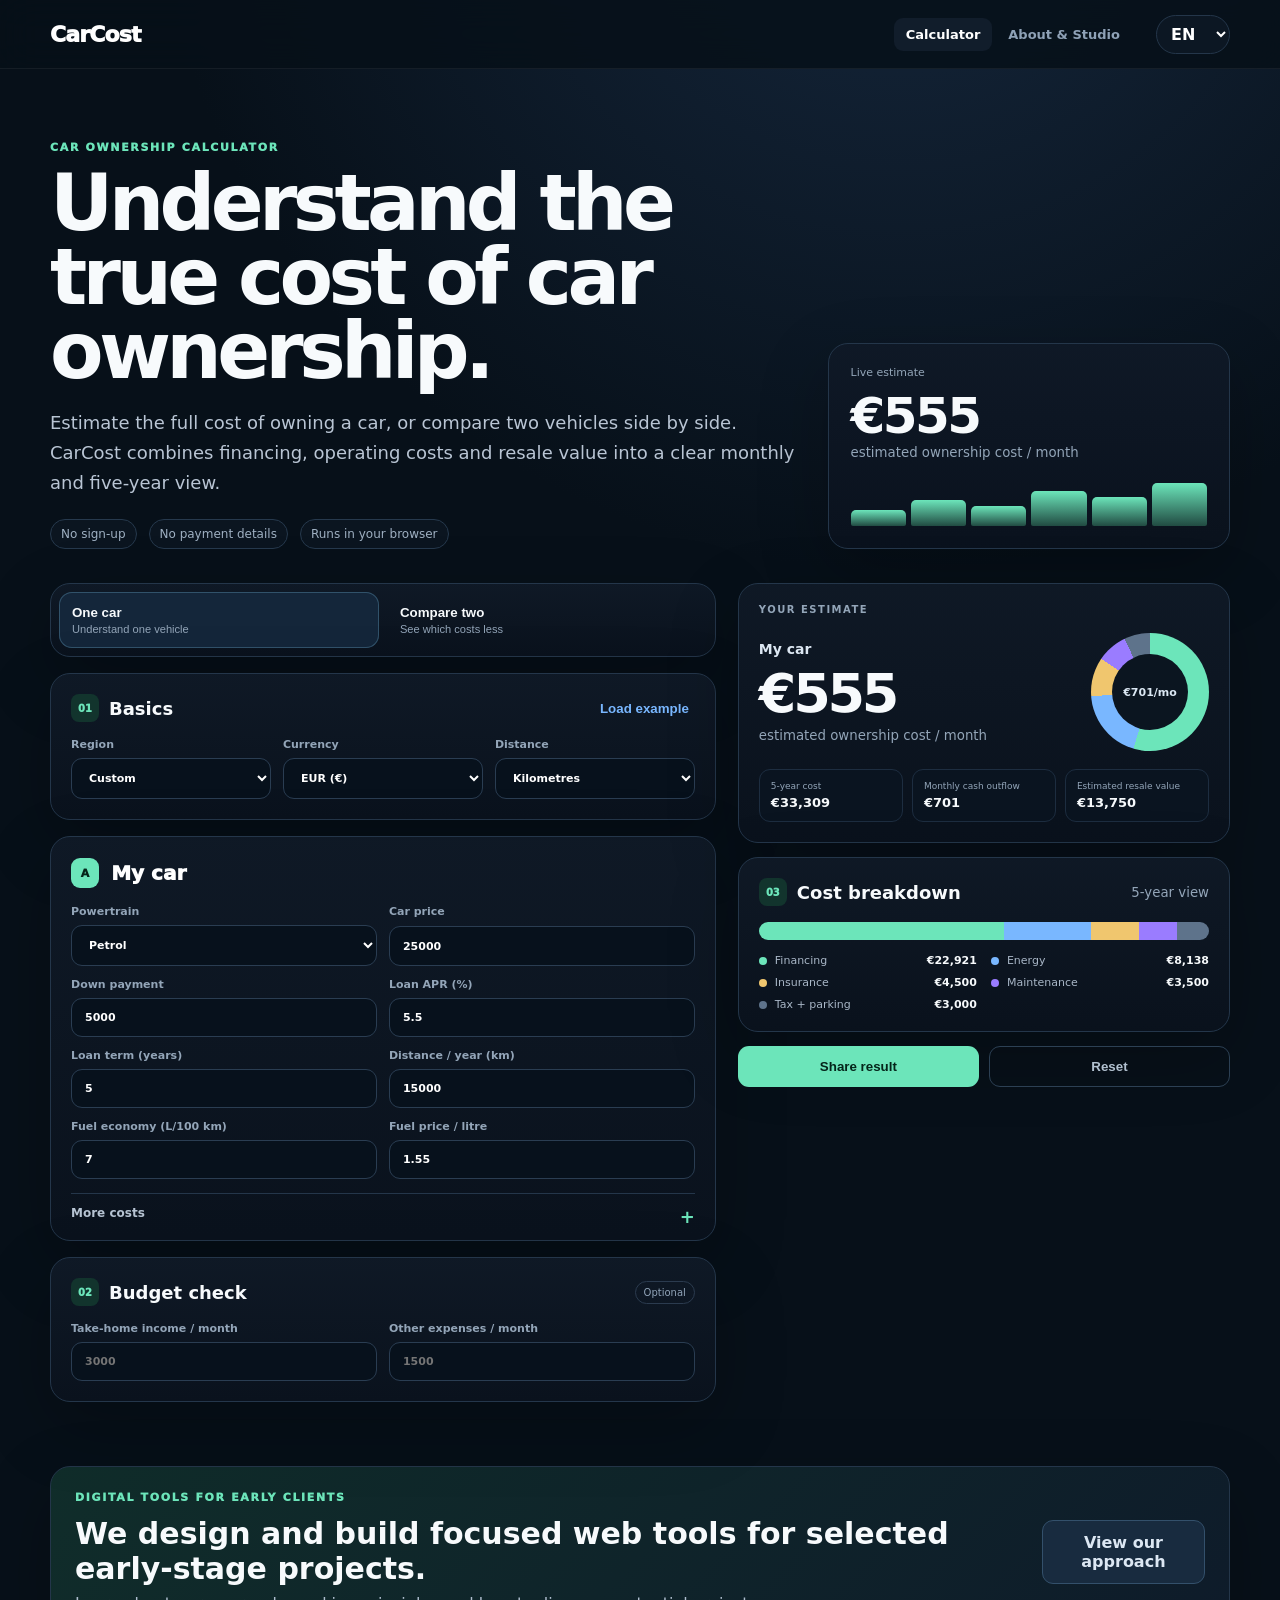
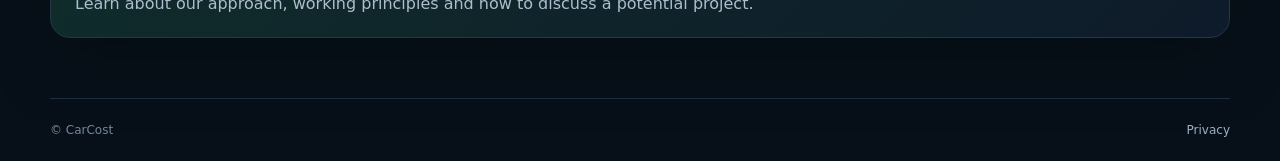
==== index.html @ b025860f "Refine CarCost professional messaging" ====
<!doctype html>
<html lang="en">
<head>
  <meta charset="utf-8">
  <meta name="viewport" content="width=device-width,initial-scale=1,viewport-fit=cover">
  <meta name="description" content="Calculate the real monthly and five-year cost of one car or compare two cars side by side.">
  <meta name="theme-color" content="#071019">
  <title>CarCost — Real car ownership cost calculator</title>
  <link rel="canonical" href="https://carcosttools.github.io/CarCost/">
  <link rel="stylesheet" href="styles-v5-1.css">
</head>
<body>
<header class="topbar">
  <div class="shell nav">
    <a class="brand" href="./">CarCost</a>
    <nav class="nav-links" aria-label="Main navigation">
      <a class="active" href="./" data-i18n="navCalculator">Calculator</a>
      <a href="studio.html" data-i18n="navStudio">About & Studio</a>
    </nav>
    <select id="language" class="language" aria-label="Language">
      <option value="en">EN</option>
      <option value="el">EL</option>
      <option value="zh-CN">中文</option>
    </select>
  </div>
</header>

<main>
  <section class="hero shell">
    <div class="hero-copy">
      <p class="eyebrow" data-i18n="eyebrow">CAR OWNERSHIP CALCULATOR</p>
      <h1 data-i18n-html="heroTitle">Understand the true cost of car ownership.</h1>
      <p data-i18n="heroText">Estimate the full cost of owning a car, or compare two vehicles side by side. CarCost combines financing, operating costs and resale value into a clear monthly and five-year view.</p>
      <div class="trust-row">
        <span data-i18n="trustA">No sign-up</span>
        <span data-i18n="trustB">No payment details</span>
        <span data-i18n="trustC">Runs in your browser</span>
      </div>
    </div>
    <div class="hero-metric card">
      <span class="metric-label" data-i18n="heroMetricLabel">Live estimate</span>
      <strong id="heroMonthly">—</strong>
      <small data-i18n="heroMetricSub">estimated ownership cost / month</small>
      <div class="spark" aria-hidden="true"><i></i><i></i><i></i><i></i><i></i><i></i></div>
    </div>
  </section>

  <section class="shell workspace">
    <aside class="controls">
      <div class="mode-switch card">
        <button type="button" id="singleMode" class="mode-btn active" aria-pressed="true">
          <strong data-i18n="oneCar">One car</strong>
          <small data-i18n="oneCarSub">Understand one vehicle</small>
        </button>
        <button type="button" id="compareMode" class="mode-btn" aria-pressed="false">
          <strong data-i18n="twoCars">Compare two</strong>
          <small data-i18n="twoCarsSub">See which costs less</small>
        </button>
      </div>

      <div class="card settings">
        <div class="section-head">
          <div><span class="step">01</span><h2 data-i18n="basics">Basics</h2></div>
          <button type="button" id="exampleBtn" class="text-btn" data-i18n="example">Load example</button>
        </div>
        <div class="form-grid three">
          <label><span data-i18n="region">Region</span><select id="regionPreset">
            <option value="custom">Custom</option><option value="eu">Europe</option><option value="uk">United Kingdom</option><option value="us">United States</option><option value="ca">Canada</option><option value="au">Australia</option>
          </select></label>
          <label><span data-i18n="currency">Currency</span><select id="currency">
            <option value="EUR">EUR (€)</option><option value="USD">USD ($)</option><option value="GBP">GBP (£)</option><option value="CAD">CAD (C$)</option><option value="AUD">AUD (A$)</option>
          </select></label>
          <label><span data-i18n="distance">Distance</span><select id="distanceUnit"><option value="km">Kilometres</option><option value="mi">Miles</option></select></label>
        </div>
      </div>

      <div class="cars-wrap">
        <article class="card car-form" data-car="a">
          <div class="car-head"><span class="car-badge a">A</span><input id="a_name" class="name-input" value="My car" aria-label="Car name"></div>
          <div class="form-grid two">
            <label><span data-i18n="powertrain">Powertrain</span><select id="a_type"><option>Petrol</option><option>Diesel</option><option>Hybrid</option><option>EV</option></select></label>
            <label><span data-i18n="price">Car price</span><input id="a_price" type="number" min="0" value="25000"></label>
            <label><span data-i18n="down">Down payment</span><input id="a_down" type="number" min="0" value="5000"></label>
            <label><span data-i18n="apr">Loan APR (%)</span><input id="a_apr" type="number" min="0" step=".1" value="5.5"></label>
            <label><span data-i18n="term">Loan term (years)</span><input id="a_years" type="number" min="1" max="10" value="5"></label>
            <label class="distance-label"><span>Distance / year (km)</span><input id="a_distance" type="number" min="0" value="15000"></label>
            <label class="eff-label"><span>Fuel economy (L/100 km)</span><input id="a_eff" type="number" min="0" step=".1" value="7"></label>
            <label class="energy-label"><span>Fuel price / litre</span><input id="a_energyPrice" type="number" min="0" step=".01" value="1.55"></label>
          </div>
          <details class="advanced">
            <summary data-i18n="moreCosts">More costs</summary>
            <div class="form-grid two advanced-grid">
              <label><span data-i18n="insurance">Insurance / year</span><input id="a_insurance" type="number" min="0" value="900"></label>
              <label><span data-i18n="maintenance">Maintenance / year</span><input id="a_maintenance" type="number" min="0" value="700"></label>
              <label><span data-i18n="tax">Tax & registration / year</span><input id="a_tax" type="number" min="0" value="300"></label>
              <label><span data-i18n="parking">Parking & tolls / year</span><input id="a_parking" type="number" min="0" value="300"></label>
              <label class="full"><span data-i18n="residual">Estimated value after 5 years (%)</span><input id="a_residual" type="number" min="0" max="100" value="55"></label>
            </div>
          </details>
        </article>

        <article class="card car-form hidden" id="carBPanel" data-car="b">
          <div class="car-head"><span class="car-badge b">B</span><input id="b_name" class="name-input" value="Car B" aria-label="Car B name"></div>
          <div class="form-grid two">
            <label><span data-i18n="powertrain">Powertrain</span><select id="b_type"><option>Petrol</option><option>Diesel</option><option>Hybrid</option><option>EV</option></select></label>
            <label><span data-i18n="price">Car price</span><input id="b_price" type="number" min="0" value="32000"></label>
            <label><span data-i18n="down">Down payment</span><input id="b_down" type="number" min="0" value="6000"></label>
            <label><span data-i18n="apr">Loan APR (%)</span><input id="b_apr" type="number" min="0" step=".1" value="5.5"></label>
            <label><span data-i18n="term">Loan term (years)</span><input id="b_years" type="number" min="1" max="10" value="5"></label>
            <label class="distance-label"><span>Distance / year (km)</span><input id="b_distance" type="number" min="0" value="15000"></label>
            <label class="eff-label"><span>Fuel economy (L/100 km)</span><input id="b_eff" type="number" min="0" step=".1" value="5.5"></label>
            <label class="energy-label"><span>Fuel price / litre</span><input id="b_energyPrice" type="number" min="0" step=".01" value="1.55"></label>
          </div>
          <details class="advanced">
            <summary data-i18n="moreCosts">More costs</summary>
            <div class="form-grid two advanced-grid">
              <label><span data-i18n="insurance">Insurance / year</span><input id="b_insurance" type="number" min="0" value="1000"></label>
              <label><span data-i18n="maintenance">Maintenance / year</span><input id="b_maintenance" type="number" min="0" value="650"></label>
              <label><span data-i18n="tax">Tax & registration / year</span><input id="b_tax" type="number" min="0" value="300"></label>
              <label><span data-i18n="parking">Parking & tolls / year</span><input id="b_parking" type="number" min="0" value="300"></label>
              <label class="full"><span data-i18n="residual">Estimated value after 5 years (%)</span><input id="b_residual" type="number" min="0" max="100" value="55"></label>
            </div>
          </details>
        </article>
      </div>

      <div class="card budget-input">
        <div class="section-head">
          <div><span class="step">02</span><h2 data-i18n="budget">Budget check</h2></div>
          <span class="optional" data-i18n="optional">Optional</span>
        </div>
        <div class="form-grid two">
          <label><span data-i18n="income">Take-home income / month</span><input id="income" type="number" min="0" placeholder="3000"></label>
          <label><span data-i18n="other">Other expenses / month</span><input id="otherExpenses" type="number" min="0" placeholder="1500"></label>
        </div>
      </div>
    </aside>

    <section class="results-panel">
      <div class="results-sticky">
        <div class="card result-hero">
          <div class="result-kicker" data-i18n="result">YOUR ESTIMATE</div>
          <div id="winner" class="winner hidden"></div>
          <div class="result-main">
            <div>
              <span id="a_resultName" class="result-name">My car</span>
              <strong id="a_trueMonthly" class="big-number">—</strong>
              <small data-i18n="perMonth">estimated ownership cost / month</small>
            </div>
            <div class="donut-wrap">
              <div id="aDonut" class="donut"><span id="aDonutCenter">—</span></div>
            </div>
          </div>
          <div class="key-stats">
            <div><span data-i18n="fiveYear">5-year cost</span><strong id="a_fiveYear">—</strong></div>
            <div><span data-i18n="monthlyCash">Monthly cash outflow</span><strong id="a_cashMonthly">—</strong></div>
            <div><span data-i18n="resaleValue">Estimated resale value</span><strong id="a_resale">—</strong></div>
          </div>
        </div>

        <div class="card chart-card">
          <div class="chart-head">
            <div><span class="step">03</span><h2 data-i18n="costBreakdown">Cost breakdown</h2></div>
            <small data-i18n="fiveYearView">5-year view</small>
          </div>
          <div id="aBar" class="stacked-bar" aria-label="Cost breakdown chart"></div>
          <div id="aLegend" class="legend"></div>
        </div>

        <div class="card compare-result hidden" id="compareResult">
          <div class="compare-mini-grid">
            <div>
              <span class="car-badge a">A</span><strong id="aCompareName">My car</strong>
              <b id="aCompareFive">—</b>
            </div>
            <div>
              <span class="car-badge b">B</span><strong id="bCompareName">Car B</strong>
              <b id="bCompareFive">—</b>
            </div>
          </div>
          <div class="comparison-track"><i id="aTrack"></i><i id="bTrack"></i></div>
          <p id="comparisonInsight"></p>
        </div>

        <div class="card affordability hidden" id="affordability"></div>

        <div class="result-actions">
          <button id="shareBtn" class="btn primary" data-i18n="share">Share result</button>
          <button id="resetBtn" class="btn ghost" data-i18n="reset">Reset</button>
        </div>
      </div>
    </section>
  </section>

  <section class="shell final-cta">
    <div class="card">
      <div>
        <p class="eyebrow" data-i18n="wantMore">DIGITAL TOOLS FOR EARLY CLIENTS</p>
        <h2 data-i18n="ctaTitle">We design and build focused web tools for selected early-stage projects.</h2>
        <p data-i18n="ctaText">Learn about our approach, working principles and how to discuss a potential project.</p>
      </div>
      <a class="btn secondary link-btn" href="studio.html" data-i18n="meetStudio">View our approach</a>
    </div>
  </section>
</main>

<footer><div class="shell footer-inner"><span>© CarCost</span><a href="studio.html#privacy" data-i18n="privacy">Privacy</a></div></footer>
<script src="app-v5-1.js"></script>
</body>
</html>
---- styles-v5-1.css ----
*{box-sizing:border-box}:root{--bg:#071019;--panel:#0e1824;--panel2:#111f2f;--text:#f7fafc;--muted:#93a5b8;--line:#24364a;--mint:#6ce5ba;--blue:#79b7ff;--amber:#f0c66e;--red:#ff8990;--shadow:0 24px 70px rgba(0,0,0,.24)}html{scroll-behavior:smooth}body{margin:0;background:radial-gradient(circle at 70% -10%,#16283e 0,#071019 35%);color:var(--text);font-family:Inter,ui-sans-serif,system-ui,-apple-system,BlinkMacSystemFont,"Segoe UI",sans-serif;-webkit-font-smoothing:antialiased}.shell{width:min(1180px,calc(100% - 28px));margin:auto}.topbar{position:sticky;top:0;z-index:20;background:rgba(7,16,25,.84);backdrop-filter:blur(18px);border-bottom:1px solid rgba(255,255,255,.06)}.nav{height:68px;display:flex;align-items:center;gap:24px}.brand{font-size:22px;font-weight:950;letter-spacing:-.04em;color:#fff;text-decoration:none}.nav-links{display:flex;gap:4px;margin-left:auto}.nav-links a{color:#8fa2b7;text-decoration:none;font-size:13px;font-weight:800;padding:9px 12px;border-radius:9px}.nav-links a.active,.nav-links a:hover{color:#fff;background:#111d2b}.language{width:auto;background:#0c1723;border:1px solid var(--line);color:#fff;border-radius:999px;padding:8px 10px;font-weight:800}.hero{padding:72px 0 34px;display:grid;grid-template-columns:1.3fr .7fr;gap:30px;align-items:end}.eyebrow{color:var(--mint);font-size:11px;font-weight:950;letter-spacing:.15em;margin:0 0 12px}.hero h1,.studio-hero h1{font-size:clamp(46px,7vw,78px);line-height:.95;letter-spacing:-.06em;margin:0 0 20px}.hero h1 em,.studio-hero h1 em{font-style:normal;color:var(--mint)}.hero-copy>p:not(.eyebrow),.studio-hero>p:not(.eyebrow){color:#b9c5d4;font-size:18px;line-height:1.65;max-width:760px}.trust-row{display:flex;gap:12px;flex-wrap:wrap;margin-top:22px}.trust-row span{color:#9fb0c2;font-size:12px;padding:7px 10px;border:1px solid #26394d;border-radius:999px;background:#0b1520}.card{background:linear-gradient(180deg,rgba(15,25,38,.98),rgba(10,18,29,.98));border:1px solid var(--line);border-radius:20px;box-shadow:var(--shadow)}.hero-metric{padding:22px;min-height:190px;display:flex;flex-direction:column;justify-content:flex-end}.metric-label{color:var(--muted);font-size:11px}.hero-metric strong{font-size:50px;letter-spacing:-.05em;margin-top:8px}.hero-metric small{color:var(--muted)}.spark{display:flex;align-items:end;gap:5px;height:48px;margin-top:18px}.spark i{flex:1;border-radius:5px 5px 2px 2px;background:linear-gradient(180deg,var(--mint),#214b42)}.spark i:nth-child(1){height:35%}.spark i:nth-child(2){height:55%}.spark i:nth-child(3){height:42%}.spark i:nth-child(4){height:74%}.spark i:nth-child(5){height:62%}.spark i:nth-child(6){height:90%}.workspace{display:grid;grid-template-columns:minmax(0,1.15fr) minmax(360px,.85fr);gap:22px;align-items:start;padding-bottom:54px}.controls{display:grid;gap:16px}.mode-switch{padding:8px;display:grid;grid-template-columns:1fr 1fr;gap:8px}.mode-btn{border:0;background:transparent;color:var(--text);padding:13px;border-radius:13px;text-align:left;cursor:pointer}.mode-btn strong,.mode-btn small{display:block}.mode-btn small{color:var(--muted);margin-top:3px}.mode-btn.active{background:#14263a;box-shadow:inset 0 0 0 1px #31526a}.settings,.car-form,.budget-input{padding:20px}.section-head,.chart-head{display:flex;align-items:center;justify-content:space-between;gap:14px;margin-bottom:16px}.section-head>div,.chart-head>div{display:flex;align-items:center;gap:10px}.section-head h2,.chart-head h2{font-size:18px;margin:0}.step{display:grid;place-items:center;width:28px;height:28px;border-radius:8px;background:#12342d;color:var(--mint);font-size:10px;font-weight:950}.text-btn{border:0;background:transparent;color:var(--blue);font-weight:850;cursor:pointer}.form-grid{display:grid;gap:12px}.form-grid.two{grid-template-columns:1fr 1fr}.form-grid.three{grid-template-columns:repeat(3,1fr)}label{display:grid;gap:7px;color:var(--muted);font-size:11px;font-weight:800}input,select{width:100%;background:#07111c;color:#fff;border:1px solid #2a3d52;border-radius:11px;padding:12px 13px;font:inherit;outline:none}input:focus,select:focus{border-color:var(--blue);box-shadow:0 0 0 3px rgba(121,183,255,.1)}.car-head{display:flex;align-items:center;gap:10px;margin-bottom:16px}.car-badge{width:30px;height:30px;border-radius:9px;display:inline-grid;place-items:center;font-size:11px;font-weight:950}.car-badge.a{background:var(--mint);color:#05251a}.car-badge.b{background:var(--blue);color:#071b31}.name-input{border:0;background:transparent;padding:4px 2px;font-size:20px;font-weight:950}.advanced{margin-top:14px;padding-top:12px;border-top:1px solid var(--line)}.advanced summary{cursor:pointer;color:#b7c4d3;font-size:12px;font-weight:900;list-style:none}.advanced summary::-webkit-details-marker{display:none}.advanced summary:after{content:"+";float:right;color:var(--mint);font-size:18px}.advanced[open] summary:after{content:"−"}.advanced-grid{margin-top:14px}.full{grid-column:1/-1}.optional{font-size:10px;color:#91a4b8;border:1px solid #2b3b4f;border-radius:999px;padding:5px 8px}.results-sticky{position:sticky;top:88px;display:grid;gap:14px}.result-hero,.chart-card,.compare-result,.affordability{padding:20px}.result-kicker{font-size:10px;color:var(--muted);letter-spacing:.15em;font-weight:900}.winner{padding:12px 14px;background:#0b1a1c;border:1px solid #285346;border-radius:12px;margin-top:14px;display:flex;justify-content:space-between;gap:12px}.winner span{color:#9eb1c2;font-size:12px}.result-main{display:grid;grid-template-columns:1fr auto;align-items:center;gap:18px;margin-top:18px}.result-name{display:block;font-size:14px;font-weight:900;color:#dce7f2}.big-number{display:block;font-size:54px;letter-spacing:-.06em;margin-top:5px}.result-main small{color:var(--muted)}.donut{--p1:45;--p2:20;--p3:15;--p4:10;--p5:10;width:118px;height:118px;border-radius:50%;background:conic-gradient(var(--mint) 0 calc(var(--p1)*1%),var(--blue) 0 calc((var(--p1) + var(--p2))*1%),var(--amber) 0 calc((var(--p1) + var(--p2) + var(--p3))*1%),#9a7cff 0 calc((var(--p1) + var(--p2) + var(--p3) + var(--p4))*1%),#5e738b 0);display:grid;place-items:center}.donut:after{content:"";width:76px;height:76px;background:#0b1520;border-radius:50%;grid-area:1/1}.donut span{grid-area:1/1;z-index:1;font-size:11px;font-weight:900;color:#dbe7f3;text-align:center;max-width:58px}.key-stats{display:grid;grid-template-columns:repeat(3,1fr);gap:9px;margin-top:18px}.key-stats div{padding:11px;border-radius:11px;background:#0a1420;border:1px solid #1d2d40}.key-stats span{display:block;color:var(--muted);font-size:9px}.key-stats strong{display:block;margin-top:4px;font-size:13px}.chart-head small{color:var(--muted)}.stacked-bar{height:18px;border-radius:999px;overflow:hidden;display:flex;background:#0a1420}.stacked-bar i{height:100%;min-width:2px}.legend{display:grid;grid-template-columns:1fr 1fr;gap:9px 14px;margin-top:14px}.legend-item{display:grid;grid-template-columns:auto 1fr auto;align-items:center;gap:8px;font-size:11px}.legend-dot{width:8px;height:8px;border-radius:99px}.legend-item span{color:#a9b7c7}.legend-item strong{font-size:11px}.compare-mini-grid{display:grid;grid-template-columns:1fr 1fr;gap:12px}.compare-mini-grid>div{display:grid;grid-template-columns:auto 1fr;gap:7px;align-items:center}.compare-mini-grid b{grid-column:2;font-size:20px}.comparison-track{display:flex;height:12px;border-radius:99px;overflow:hidden;background:#0a1420;margin:16px 0}.comparison-track i:first-child{background:var(--mint)}.comparison-track i:last-child{background:var(--blue)}.compare-result p,.affordability p{color:#aebdcd;line-height:1.55;margin-bottom:0}.affordability{border-color:#31495c}.result-actions{display:grid;grid-template-columns:1fr 1fr;gap:10px}.btn{border:0;border-radius:11px;padding:12px 16px;font-weight:900;cursor:pointer;text-align:center}.primary{background:var(--mint);color:#05251a}.secondary{background:#182b3f;color:#dce7f3;border:1px solid #33506b}.ghost{background:transparent;color:#b2c1d0;border:1px solid #2c4054}.link-btn{text-decoration:none;display:inline-block}.hidden{display:none!important}.final-cta{padding:10px 0 60px}.final-cta .card{padding:24px;display:flex;align-items:center;justify-content:space-between;gap:22px;background:linear-gradient(135deg,#102d2a,#0e1b2a)}.final-cta h2{font-size:30px;margin:0 0 8px}.final-cta p:not(.eyebrow){color:#aebdcd;margin:0}.footer-inner{display:flex;justify-content:space-between;padding:24px 0;color:#73859a;font-size:12px;border-top:1px solid #1d2c3c}.footer-inner a{color:#9db0c4;text-decoration:none}

/* Studio page */
.studio-hero{padding:80px 0 42px;max-width:900px}.values-grid{display:grid;grid-template-columns:repeat(3,1fr);gap:16px}.value-card{padding:22px}.value-card>span{display:grid;place-items:center;width:32px;height:32px;border-radius:9px;background:#12342d;color:var(--mint);font-size:10px;font-weight:950}.value-card h2{font-size:21px;margin:16px 0 8px}.value-card p,.process-line small,.contact-copy p,.contact-form p,.info-grid p,.faq-block p{color:#aebdcd;line-height:1.6}.process-section{padding:64px 0}.section-title h2{font-size:38px;margin:0}.process-line{display:grid;grid-template-columns:repeat(4,1fr);gap:12px;margin-top:24px}.process-line>div{padding:18px;border-top:1px solid #33506b;background:linear-gradient(180deg,rgba(15,25,38,.6),transparent)}.process-line span{display:grid;place-items:center;width:28px;height:28px;border-radius:999px;background:#16372f;color:var(--mint);font-size:10px;font-weight:950}.process-line strong,.process-line small{display:block}.process-line strong{margin-top:14px}.process-line small{margin-top:6px}.studio-contact{display:grid;grid-template-columns:1.1fr .9fr;gap:18px}.contact-copy,.contact-form{padding:24px}.contact-copy h2{font-size:36px;letter-spacing:-.04em;margin:0 0 12px}.clean-list{padding:0;margin:20px 0 0;list-style:none;display:grid;gap:9px}.clean-list li:before{content:"✓";color:var(--mint);font-weight:900;margin-right:8px}.contact-form{display:grid;gap:12px}.contact-form h3{font-size:24px;margin:0}.lead-result{padding:13px;border-radius:12px;background:#0a161f;border:1px solid #2b4b42}.lead-result p{font-size:12px}.form-note{color:#73879a;line-height:1.4}.info-grid{display:grid;grid-template-columns:1fr 1fr;gap:16px;padding:18px 0 54px}.info-grid .card{padding:22px}.info-grid h2{margin:0}.faq-block{padding-bottom:64px}.faq-block details{padding:0 18px;margin-top:10px}.faq-block summary{cursor:pointer;padding:16px 0;font-weight:900}.faq-block details p{margin:0;padding:0 0 16px}

@media(max-width:980px){.hero{grid-template-columns:1fr}.hero-metric{display:none}.workspace{grid-template-columns:1fr}.results-sticky{position:static}.studio-contact{grid-template-columns:1fr}.process-line{grid-template-columns:1fr 1fr}}@media(max-width:700px){.nav{gap:10px}.nav-links a{padding:8px}.nav-links a:first-child{display:none}.hero{padding-top:52px}.hero h1,.studio-hero h1{font-size:48px}.form-grid.three,.form-grid.two{grid-template-columns:1fr}.mode-switch{grid-template-columns:1fr 1fr}.result-main{grid-template-columns:1fr}.donut-wrap{display:none}.key-stats,.values-grid,.info-grid,.process-line{grid-template-columns:1fr}.legend{grid-template-columns:1fr}.final-cta .card{align-items:flex-start;flex-direction:column}.result-actions{grid-template-columns:1fr 1fr}.compare-mini-grid{grid-template-columns:1fr}.full{grid-column:auto}}
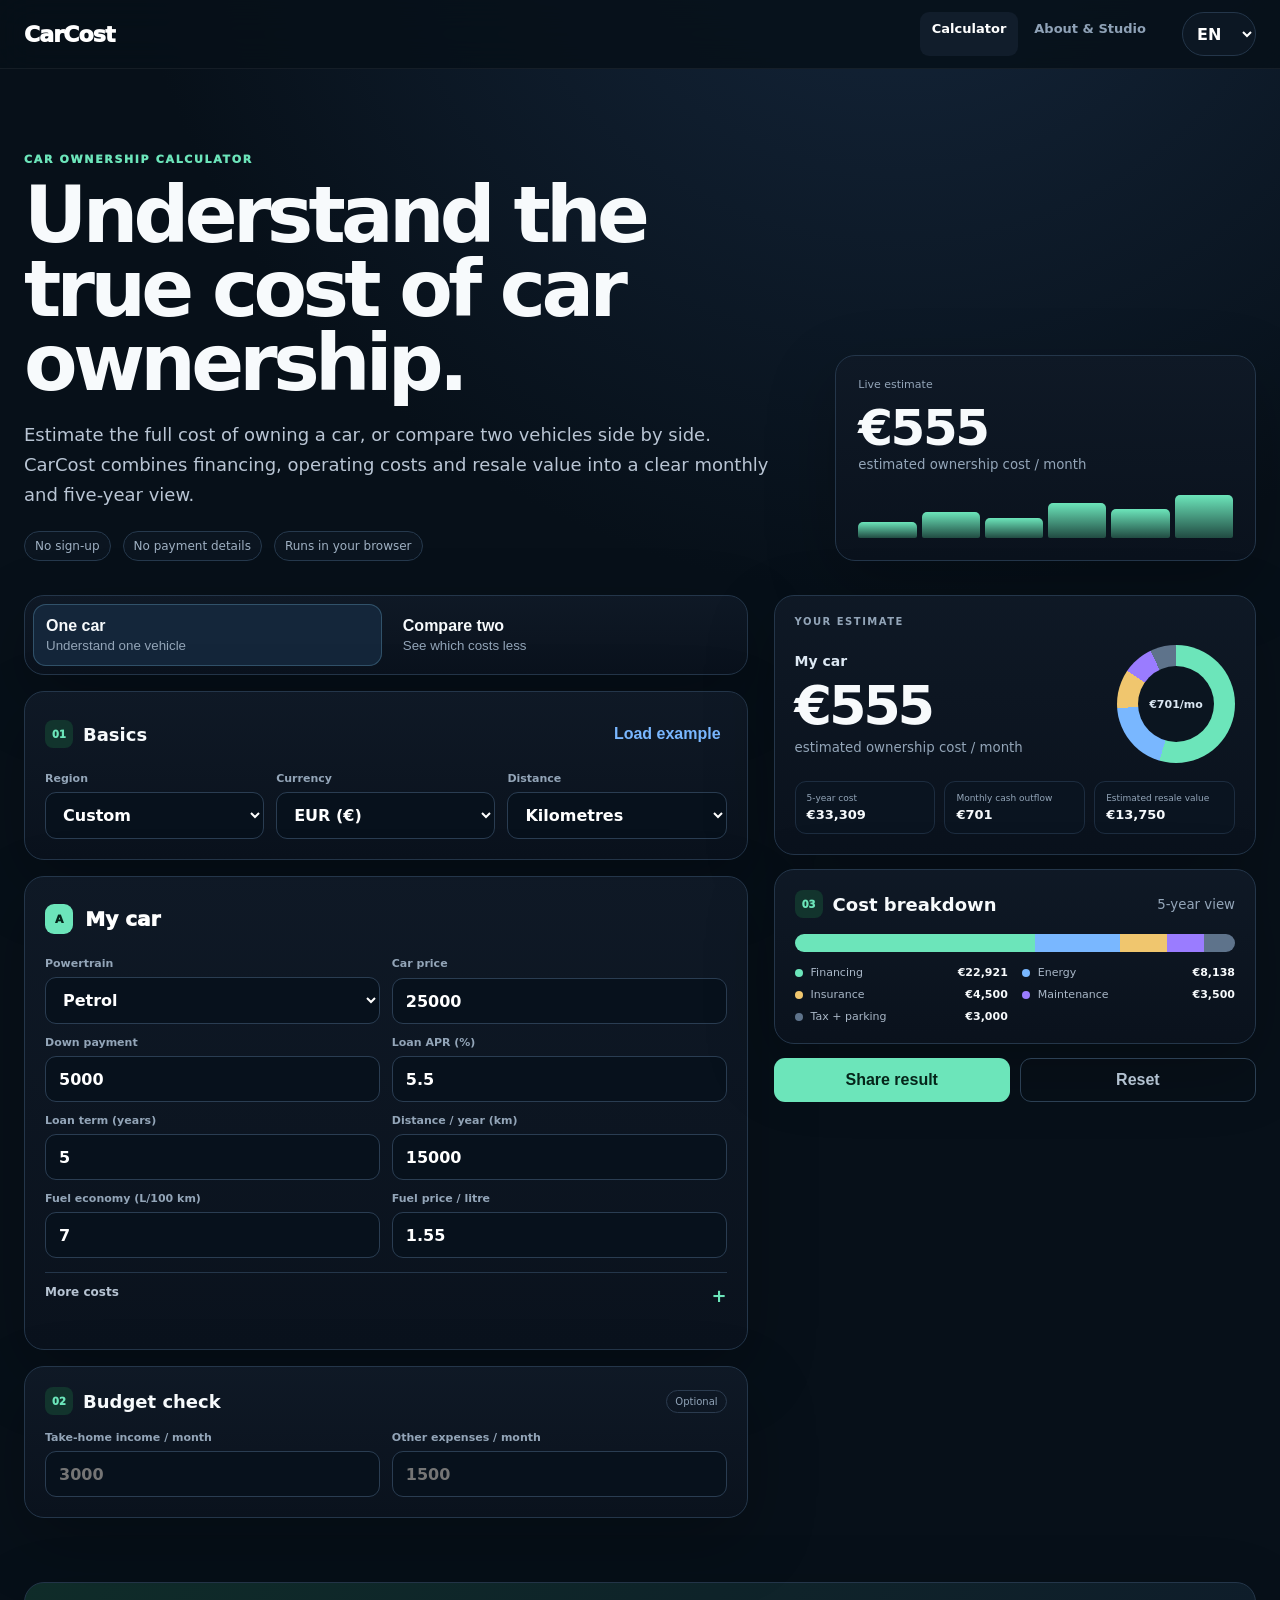
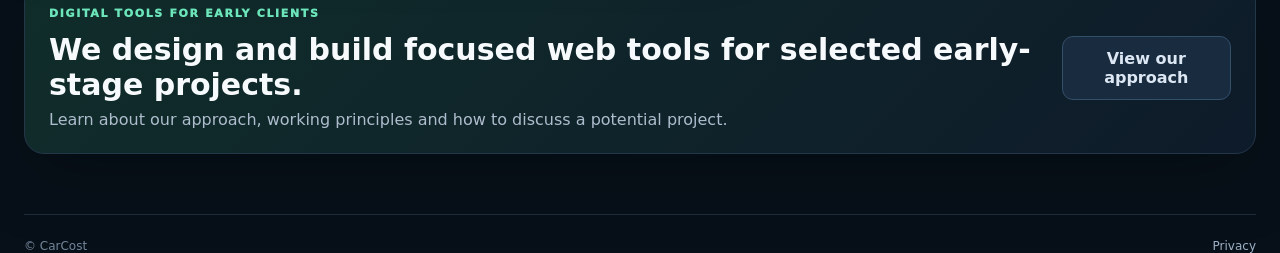
==== commit 6cda80d8: "Optimize CarCost for all screen sizes" ====
--- a/index.html
+++ b/index.html
@@ -7,7 +7,7 @@
   <meta name="theme-color" content="#071019">
   <title>CarCost — Real car ownership cost calculator</title>
   <link rel="canonical" href="https://carcosttools.github.io/CarCost/">
-  <link rel="stylesheet" href="styles-v5-1.css">
+  <link rel="stylesheet" href="styles-v5-2.css">
 </head>
 <body>
 <header class="topbar">
@@ -205,6 +205,6 @@
 </main>
 
 <footer><div class="shell footer-inner"><span>© CarCost</span><a href="studio.html#privacy" data-i18n="privacy">Privacy</a></div></footer>
-<script src="app-v5-1.js"></script>
+<script src="app-v5-2.js"></script>
 </body>
 </html>
--- a/styles-v5-2.css
+++ b/styles-v5-2.css
@@ -0,0 +1,221 @@
+*{box-sizing:border-box}:root{--bg:#071019;--panel:#0e1824;--panel2:#111f2f;--text:#f7fafc;--muted:#93a5b8;--line:#24364a;--mint:#6ce5ba;--blue:#79b7ff;--amber:#f0c66e;--red:#ff8990;--shadow:0 24px 70px rgba(0,0,0,.24)}html{scroll-behavior:smooth}body{margin:0;background:radial-gradient(circle at 70% -10%,#16283e 0,#071019 35%);color:var(--text);font-family:Inter,ui-sans-serif,system-ui,-apple-system,BlinkMacSystemFont,"Segoe UI",sans-serif;-webkit-font-smoothing:antialiased}.shell{width:min(1180px,calc(100% - 28px));margin:auto}.topbar{position:sticky;top:0;z-index:20;background:rgba(7,16,25,.84);backdrop-filter:blur(18px);border-bottom:1px solid rgba(255,255,255,.06)}.nav{height:68px;display:flex;align-items:center;gap:24px}.brand{font-size:22px;font-weight:950;letter-spacing:-.04em;color:#fff;text-decoration:none}.nav-links{display:flex;gap:4px;margin-left:auto}.nav-links a{color:#8fa2b7;text-decoration:none;font-size:13px;font-weight:800;padding:9px 12px;border-radius:9px}.nav-links a.active,.nav-links a:hover{color:#fff;background:#111d2b}.language{width:auto;background:#0c1723;border:1px solid var(--line);color:#fff;border-radius:999px;padding:8px 10px;font-weight:800}.hero{padding:72px 0 34px;display:grid;grid-template-columns:1.3fr .7fr;gap:30px;align-items:end}.eyebrow{color:var(--mint);font-size:11px;font-weight:950;letter-spacing:.15em;margin:0 0 12px}.hero h1,.studio-hero h1{font-size:clamp(46px,7vw,78px);line-height:.95;letter-spacing:-.06em;margin:0 0 20px}.hero h1 em,.studio-hero h1 em{font-style:normal;color:var(--mint)}.hero-copy>p:not(.eyebrow),.studio-hero>p:not(.eyebrow){color:#b9c5d4;font-size:18px;line-height:1.65;max-width:760px}.trust-row{display:flex;gap:12px;flex-wrap:wrap;margin-top:22px}.trust-row span{color:#9fb0c2;font-size:12px;padding:7px 10px;border:1px solid #26394d;border-radius:999px;background:#0b1520}.card{background:linear-gradient(180deg,rgba(15,25,38,.98),rgba(10,18,29,.98));border:1px solid var(--line);border-radius:20px;box-shadow:var(--shadow)}.hero-metric{padding:22px;min-height:190px;display:flex;flex-direction:column;justify-content:flex-end}.metric-label{color:var(--muted);font-size:11px}.hero-metric strong{font-size:50px;letter-spacing:-.05em;margin-top:8px}.hero-metric small{color:var(--muted)}.spark{display:flex;align-items:end;gap:5px;height:48px;margin-top:18px}.spark i{flex:1;border-radius:5px 5px 2px 2px;background:linear-gradient(180deg,var(--mint),#214b42)}.spark i:nth-child(1){height:35%}.spark i:nth-child(2){height:55%}.spark i:nth-child(3){height:42%}.spark i:nth-child(4){height:74%}.spark i:nth-child(5){height:62%}.spark i:nth-child(6){height:90%}.workspace{display:grid;grid-template-columns:minmax(0,1.15fr) minmax(360px,.85fr);gap:22px;align-items:start;padding-bottom:54px}.controls{display:grid;gap:16px}.mode-switch{padding:8px;display:grid;grid-template-columns:1fr 1fr;gap:8px}.mode-btn{border:0;background:transparent;color:var(--text);padding:13px;border-radius:13px;text-align:left;cursor:pointer}.mode-btn strong,.mode-btn small{display:block}.mode-btn small{color:var(--muted);margin-top:3px}.mode-btn.active{background:#14263a;box-shadow:inset 0 0 0 1px #31526a}.settings,.car-form,.budget-input{padding:20px}.section-head,.chart-head{display:flex;align-items:center;justify-content:space-between;gap:14px;margin-bottom:16px}.section-head>div,.chart-head>div{display:flex;align-items:center;gap:10px}.section-head h2,.chart-head h2{font-size:18px;margin:0}.step{display:grid;place-items:center;width:28px;height:28px;border-radius:8px;background:#12342d;color:var(--mint);font-size:10px;font-weight:950}.text-btn{border:0;background:transparent;color:var(--blue);font-weight:850;cursor:pointer}.form-grid{display:grid;gap:12px}.form-grid.two{grid-template-columns:1fr 1fr}.form-grid.three{grid-template-columns:repeat(3,1fr)}label{display:grid;gap:7px;color:var(--muted);font-size:11px;font-weight:800}input,select{width:100%;background:#07111c;color:#fff;border:1px solid #2a3d52;border-radius:11px;padding:12px 13px;font:inherit;outline:none}input:focus,select:focus{border-color:var(--blue);box-shadow:0 0 0 3px rgba(121,183,255,.1)}.car-head{display:flex;align-items:center;gap:10px;margin-bottom:16px}.car-badge{width:30px;height:30px;border-radius:9px;display:inline-grid;place-items:center;font-size:11px;font-weight:950}.car-badge.a{background:var(--mint);color:#05251a}.car-badge.b{background:var(--blue);color:#071b31}.name-input{border:0;background:transparent;padding:4px 2px;font-size:20px;font-weight:950}.advanced{margin-top:14px;padding-top:12px;border-top:1px solid var(--line)}.advanced summary{cursor:pointer;color:#b7c4d3;font-size:12px;font-weight:900;list-style:none}.advanced summary::-webkit-details-marker{display:none}.advanced summary:after{content:"+";float:right;color:var(--mint);font-size:18px}.advanced[open] summary:after{content:"−"}.advanced-grid{margin-top:14px}.full{grid-column:1/-1}.optional{font-size:10px;color:#91a4b8;border:1px solid #2b3b4f;border-radius:999px;padding:5px 8px}.results-sticky{position:sticky;top:88px;display:grid;gap:14px}.result-hero,.chart-card,.compare-result,.affordability{padding:20px}.result-kicker{font-size:10px;color:var(--muted);letter-spacing:.15em;font-weight:900}.winner{padding:12px 14px;background:#0b1a1c;border:1px solid #285346;border-radius:12px;margin-top:14px;display:flex;justify-content:space-between;gap:12px}.winner span{color:#9eb1c2;font-size:12px}.result-main{display:grid;grid-template-columns:1fr auto;align-items:center;gap:18px;margin-top:18px}.result-name{display:block;font-size:14px;font-weight:900;color:#dce7f2}.big-number{display:block;font-size:54px;letter-spacing:-.06em;margin-top:5px}.result-main small{color:var(--muted)}.donut{--p1:45;--p2:20;--p3:15;--p4:10;--p5:10;width:118px;height:118px;border-radius:50%;background:conic-gradient(var(--mint) 0 calc(var(--p1)*1%),var(--blue) 0 calc((var(--p1) + var(--p2))*1%),var(--amber) 0 calc((var(--p1) + var(--p2) + var(--p3))*1%),#9a7cff 0 calc((var(--p1) + var(--p2) + var(--p3) + var(--p4))*1%),#5e738b 0);display:grid;place-items:center}.donut:after{content:"";width:76px;height:76px;background:#0b1520;border-radius:50%;grid-area:1/1}.donut span{grid-area:1/1;z-index:1;font-size:11px;font-weight:900;color:#dbe7f3;text-align:center;max-width:58px}.key-stats{display:grid;grid-template-columns:repeat(3,1fr);gap:9px;margin-top:18px}.key-stats div{padding:11px;border-radius:11px;background:#0a1420;border:1px solid #1d2d40}.key-stats span{display:block;color:var(--muted);font-size:9px}.key-stats strong{display:block;margin-top:4px;font-size:13px}.chart-head small{color:var(--muted)}.stacked-bar{height:18px;border-radius:999px;overflow:hidden;display:flex;background:#0a1420}.stacked-bar i{height:100%;min-width:2px}.legend{display:grid;grid-template-columns:1fr 1fr;gap:9px 14px;margin-top:14px}.legend-item{display:grid;grid-template-columns:auto 1fr auto;align-items:center;gap:8px;font-size:11px}.legend-dot{width:8px;height:8px;border-radius:99px}.legend-item span{color:#a9b7c7}.legend-item strong{font-size:11px}.compare-mini-grid{display:grid;grid-template-columns:1fr 1fr;gap:12px}.compare-mini-grid>div{display:grid;grid-template-columns:auto 1fr;gap:7px;align-items:center}.compare-mini-grid b{grid-column:2;font-size:20px}.comparison-track{display:flex;height:12px;border-radius:99px;overflow:hidden;background:#0a1420;margin:16px 0}.comparison-track i:first-child{background:var(--mint)}.comparison-track i:last-child{background:var(--blue)}.compare-result p,.affordability p{color:#aebdcd;line-height:1.55;margin-bottom:0}.affordability{border-color:#31495c}.result-actions{display:grid;grid-template-columns:1fr 1fr;gap:10px}.btn{border:0;border-radius:11px;padding:12px 16px;font-weight:900;cursor:pointer;text-align:center}.primary{background:var(--mint);color:#05251a}.secondary{background:#182b3f;color:#dce7f3;border:1px solid #33506b}.ghost{background:transparent;color:#b2c1d0;border:1px solid #2c4054}.link-btn{text-decoration:none;display:inline-block}.hidden{display:none!important}.final-cta{padding:10px 0 60px}.final-cta .card{padding:24px;display:flex;align-items:center;justify-content:space-between;gap:22px;background:linear-gradient(135deg,#102d2a,#0e1b2a)}.final-cta h2{font-size:30px;margin:0 0 8px}.final-cta p:not(.eyebrow){color:#aebdcd;margin:0}.footer-inner{display:flex;justify-content:space-between;padding:24px 0;color:#73859a;font-size:12px;border-top:1px solid #1d2c3c}.footer-inner a{color:#9db0c4;text-decoration:none}
+
+/* Studio page */
+.studio-hero{padding:80px 0 42px;max-width:900px}.values-grid{display:grid;grid-template-columns:repeat(3,1fr);gap:16px}.value-card{padding:22px}.value-card>span{display:grid;place-items:center;width:32px;height:32px;border-radius:9px;background:#12342d;color:var(--mint);font-size:10px;font-weight:950}.value-card h2{font-size:21px;margin:16px 0 8px}.value-card p,.process-line small,.contact-copy p,.contact-form p,.info-grid p,.faq-block p{color:#aebdcd;line-height:1.6}.process-section{padding:64px 0}.section-title h2{font-size:38px;margin:0}.process-line{display:grid;grid-template-columns:repeat(4,1fr);gap:12px;margin-top:24px}.process-line>div{padding:18px;border-top:1px solid #33506b;background:linear-gradient(180deg,rgba(15,25,38,.6),transparent)}.process-line span{display:grid;place-items:center;width:28px;height:28px;border-radius:999px;background:#16372f;color:var(--mint);font-size:10px;font-weight:950}.process-line strong,.process-line small{display:block}.process-line strong{margin-top:14px}.process-line small{margin-top:6px}.studio-contact{display:grid;grid-template-columns:1.1fr .9fr;gap:18px}.contact-copy,.contact-form{padding:24px}.contact-copy h2{font-size:36px;letter-spacing:-.04em;margin:0 0 12px}.clean-list{padding:0;margin:20px 0 0;list-style:none;display:grid;gap:9px}.clean-list li:before{content:"✓";color:var(--mint);font-weight:900;margin-right:8px}.contact-form{display:grid;gap:12px}.contact-form h3{font-size:24px;margin:0}.lead-result{padding:13px;border-radius:12px;background:#0a161f;border:1px solid #2b4b42}.lead-result p{font-size:12px}.form-note{color:#73879a;line-height:1.4}.info-grid{display:grid;grid-template-columns:1fr 1fr;gap:16px;padding:18px 0 54px}.info-grid .card{padding:22px}.info-grid h2{margin:0}.faq-block{padding-bottom:64px}.faq-block details{padding:0 18px;margin-top:10px}.faq-block summary{cursor:pointer;padding:16px 0;font-weight:900}.faq-block details p{margin:0;padding:0 0 16px}
+
+@media(max-width:980px){.hero{grid-template-columns:1fr}.hero-metric{display:none}.workspace{grid-template-columns:1fr}.results-sticky{position:static}.studio-contact{grid-template-columns:1fr}.process-line{grid-template-columns:1fr 1fr}}@media(max-width:700px){.nav{gap:10px}.nav-links a{padding:8px}.nav-links a:first-child{display:none}.hero{padding-top:52px}.hero h1,.studio-hero h1{font-size:48px}.form-grid.three,.form-grid.two{grid-template-columns:1fr}.mode-switch{grid-template-columns:1fr 1fr}.result-main{grid-template-columns:1fr}.donut-wrap{display:none}.key-stats,.values-grid,.info-grid,.process-line{grid-template-columns:1fr}.legend{grid-template-columns:1fr}.final-cta .card{align-items:flex-start;flex-direction:column}.result-actions{grid-template-columns:1fr 1fr}.compare-mini-grid{grid-template-columns:1fr}.full{grid-column:auto}}
+/* V5.2 — responsive system across phone, tablet and desktop */
+:root{
+  --tap:44px;
+}
+img,svg,canvas{max-width:100%;height:auto}
+button,a,select,input,summary{touch-action:manipulation}
+button,.btn,.mode-btn,.text-btn,.nav-links a,.language,summary{
+  min-height:var(--tap);
+}
+input,select,button{
+  font-size:16px; /* prevents unwanted iOS zoom */
+}
+input,select{
+  min-height:46px;
+}
+.name-input{
+  min-height:44px;
+}
+.workspace,.hero,.studio-contact,.values-grid,.process-line,.info-grid,.form-grid,.key-stats,.compare-mini-grid{
+  min-width:0;
+}
+.workspace>*,
+.hero>*,
+.studio-contact>*,
+.values-grid>*,
+.process-line>*,
+.info-grid>*,
+.form-grid>*,
+.key-stats>*,
+.compare-mini-grid>*{
+  min-width:0;
+}
+.big-number,.hero-metric strong,.compare-mini-grid b,.key-stats strong{
+  overflow-wrap:anywhere;
+}
+.nav{
+  min-width:0;
+}
+.brand{flex:0 0 auto}
+.nav-links{min-width:0}
+.language{flex:0 0 auto}
+.result-main,.winner,.final-cta .card,.footer-inner{
+  min-width:0;
+}
+.stacked-bar{min-width:0}
+.legend-item{min-width:0}
+.legend-item span{min-width:0;overflow-wrap:anywhere}
+
+/* Large desktop */
+@media (min-width:1280px){
+  .shell{width:min(1240px,calc(100% - 48px))}
+  .workspace{grid-template-columns:minmax(0,1.2fr) minmax(420px,.8fr);gap:26px}
+  .hero{padding-top:84px}
+}
+
+/* Laptop / desktop */
+@media (min-width:981px) and (max-width:1279px){
+  .shell{width:min(1140px,calc(100% - 36px))}
+  .workspace{grid-template-columns:minmax(0,1.12fr) minmax(360px,.88fr)}
+}
+
+/* iPad Pro / Android large tablets landscape */
+@media (min-width:821px) and (max-width:980px){
+  .shell{width:min(920px,calc(100% - 34px))}
+  .hero{grid-template-columns:minmax(0,1fr) minmax(280px,.55fr);gap:22px;padding-top:58px}
+  .hero-metric{display:flex}
+  .workspace{grid-template-columns:1fr}
+  .results-sticky{position:static}
+  .results-panel{order:2}
+  .controls{order:1}
+  .form-grid.three{grid-template-columns:repeat(3,minmax(0,1fr))}
+  .form-grid.two{grid-template-columns:repeat(2,minmax(0,1fr))}
+  .studio-contact{grid-template-columns:1fr 1fr}
+  .process-line{grid-template-columns:repeat(2,1fr)}
+}
+
+/* iPad / Android tablets portrait */
+@media (min-width:601px) and (max-width:820px){
+  .shell{width:calc(100% - 32px)}
+  .nav{height:auto;min-height:68px;padding:10px 0;flex-wrap:wrap}
+  .nav-links{order:3;width:100%;margin-left:0;display:grid;grid-template-columns:1fr 1fr}
+  .nav-links a{text-align:center}
+  .language{margin-left:auto}
+  .hero{grid-template-columns:1fr;padding:54px 0 28px}
+  .hero-metric{display:none}
+  .workspace{grid-template-columns:1fr;gap:16px}
+  .results-sticky{position:static}
+  .form-grid.three{grid-template-columns:repeat(3,minmax(0,1fr))}
+  .form-grid.two{grid-template-columns:repeat(2,minmax(0,1fr))}
+  .result-main{grid-template-columns:1fr auto}
+  .key-stats{grid-template-columns:repeat(3,1fr)}
+  .legend{grid-template-columns:1fr 1fr}
+  .values-grid{grid-template-columns:repeat(3,1fr)}
+  .studio-contact{grid-template-columns:1fr}
+  .process-line{grid-template-columns:repeat(2,1fr)}
+  .info-grid{grid-template-columns:1fr 1fr}
+}
+
+/* Phones */
+@media (max-width:600px){
+  body{background:radial-gradient(circle at 50% -6%,#14263a 0,#071019 28%)}
+  .shell{width:calc(100% - 20px)}
+  .topbar{backdrop-filter:blur(14px)}
+  .nav{
+    height:auto;
+    min-height:62px;
+    padding:9px 0;
+    gap:8px;
+    flex-wrap:wrap;
+  }
+  .brand{font-size:20px}
+  .language{margin-left:auto;min-width:72px}
+  .nav-links{
+    order:3;
+    width:100%;
+    margin-left:0;
+    display:grid;
+    grid-template-columns:1fr 1fr;
+    gap:6px;
+  }
+  .nav-links a{
+    display:block!important;
+    text-align:center;
+    padding:9px 8px;
+    font-size:12px;
+  }
+  .hero{padding:42px 0 24px;display:block}
+  .hero h1,.studio-hero h1{
+    font-size:clamp(38px,12vw,50px);
+    line-height:.98;
+  }
+  .hero-copy>p:not(.eyebrow),.studio-hero>p:not(.eyebrow){
+    font-size:16px;
+    line-height:1.55;
+  }
+  .trust-row{gap:8px;margin-top:16px}
+  .trust-row span{font-size:11px;padding:6px 8px}
+  .hero-metric{display:none}
+  .workspace{display:block;padding-bottom:38px}
+  .controls{gap:12px}
+  .results-panel{margin-top:14px}
+  .results-sticky{position:static;gap:12px}
+  .mode-switch{grid-template-columns:1fr 1fr;padding:6px}
+  .mode-btn{padding:11px 10px;min-height:68px}
+  .mode-btn strong{font-size:13px}
+  .mode-btn small{font-size:10px;line-height:1.3}
+  .settings,.car-form,.budget-input,.result-hero,.chart-card,.compare-result,.affordability{
+    padding:16px;
+    border-radius:16px;
+  }
+  .form-grid.three,.form-grid.two,.key-stats,.values-grid,.info-grid,.process-line{
+    grid-template-columns:1fr;
+  }
+  .form-grid{gap:10px}
+  .section-head{align-items:flex-start}
+  .section-head h2,.chart-head h2{font-size:17px}
+  .car-head{margin-bottom:12px}
+  .name-input{font-size:18px}
+  .result-main{grid-template-columns:1fr}
+  .donut-wrap{display:none}
+  .big-number{font-size:46px}
+  .key-stats{gap:8px}
+  .key-stats div{padding:10px}
+  .legend{grid-template-columns:1fr;gap:8px}
+  .winner{flex-direction:column;align-items:flex-start}
+  .winner span{text-align:left}
+  .compare-mini-grid{grid-template-columns:1fr}
+  .result-actions{grid-template-columns:1fr 1fr}
+  .btn{min-height:46px;padding:12px 13px}
+  .final-cta{padding-bottom:44px}
+  .final-cta .card{padding:18px;flex-direction:column;align-items:stretch}
+  .final-cta h2{font-size:25px}
+  .final-cta .btn{width:100%}
+  .footer-inner{gap:16px}
+  .studio-hero{padding:48px 0 28px}
+  .value-card,.contact-copy,.contact-form,.info-grid .card{padding:18px}
+  .contact-copy h2{font-size:30px}
+  .process-section{padding:44px 0}
+  .section-title h2{font-size:32px}
+  .process-line>div{padding:15px}
+  .studio-contact{grid-template-columns:1fr;gap:12px}
+  .info-grid{padding-bottom:40px}
+  .faq-block{padding-bottom:48px}
+  .faq-block details{padding:0 14px}
+}
+
+/* Very small phones */
+@media (max-width:380px){
+  .shell{width:calc(100% - 16px)}
+  .brand{font-size:19px}
+  .hero h1,.studio-hero h1{font-size:38px}
+  .mode-switch{grid-template-columns:1fr}
+  .result-actions{grid-template-columns:1fr}
+  .nav-links a{font-size:11px}
+  .trust-row{display:grid;grid-template-columns:1fr}
+}
+
+/* Landscape phones */
+@media (max-width:900px) and (orientation:landscape) and (max-height:500px){
+  .hero{padding-top:28px}
+  .hero h1{font-size:42px}
+  .trust-row{margin-top:12px}
+}
+
+/* Safe-area support for iPhone / iPad */
+@supports (padding:max(0px)){
+  .topbar .shell{padding-left:max(0px,env(safe-area-inset-left));padding-right:max(0px,env(safe-area-inset-right))}
+  footer .shell{padding-bottom:max(0px,env(safe-area-inset-bottom))}
+}
+
+/* Reduced motion */
+@media (prefers-reduced-motion:reduce){
+  html{scroll-behavior:auto}
+  *,*:before,*:after{animation:none!important;transition:none!important}
+}
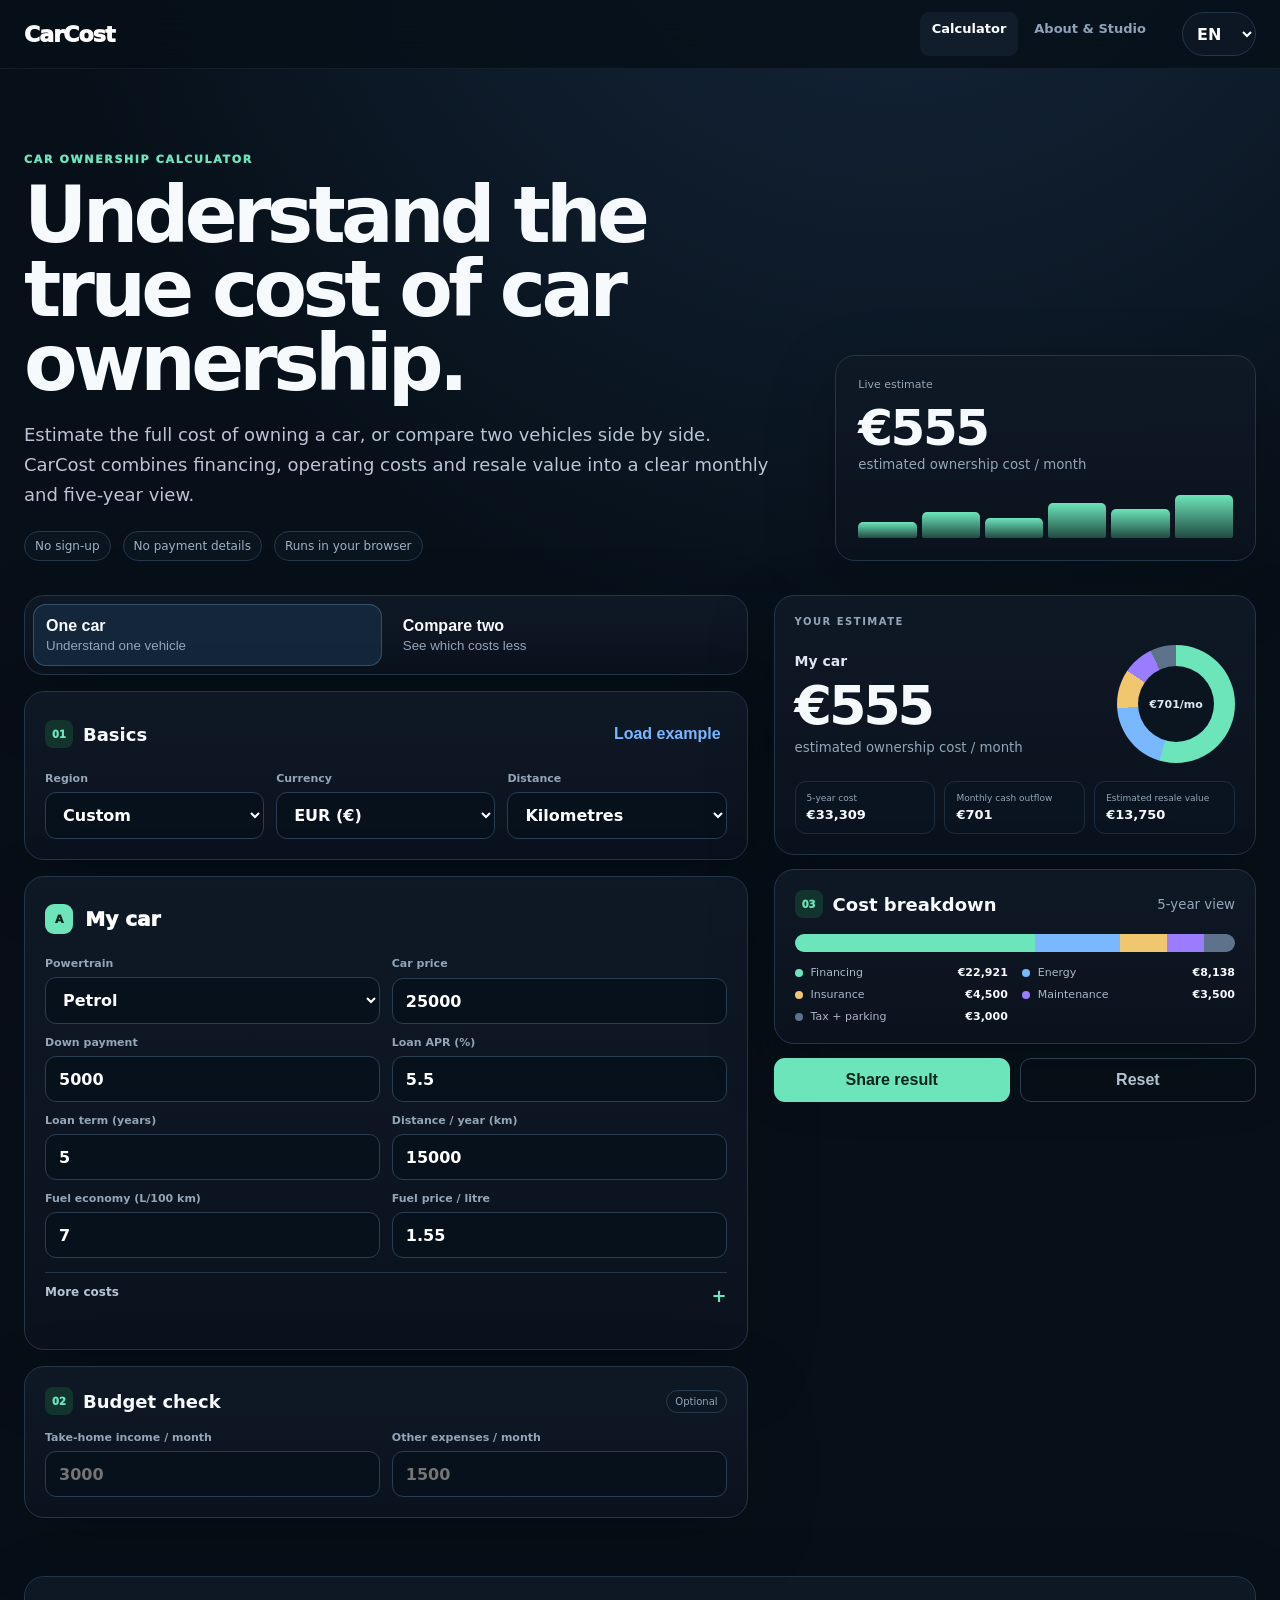
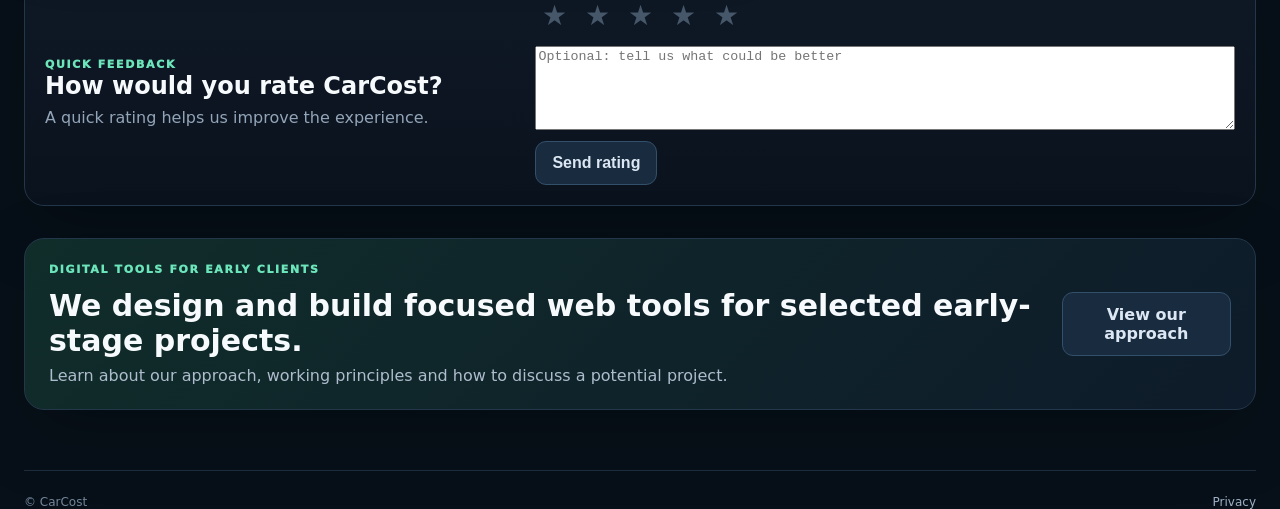
==== commit fafb48a4: "Add ratings and professional contact messaging" ====
--- a/index.html
+++ b/index.html
@@ -7,7 +7,7 @@
   <meta name="theme-color" content="#071019">
   <title>CarCost — Real car ownership cost calculator</title>
   <link rel="canonical" href="https://carcosttools.github.io/CarCost/">
-  <link rel="stylesheet" href="styles-v5-2.css">
+  <link rel="stylesheet" href="styles-v5-4.css">
 </head>
 <body>
 <header class="topbar">
@@ -192,6 +192,32 @@
     </section>
   </section>
 
+
+  <section class="shell rating-section">
+    <div class="card rating-card">
+      <div class="rating-copy">
+        <span class="eyebrow" data-i18n="ratingEyebrow">QUICK FEEDBACK</span>
+        <h2 data-i18n="ratingTitle">How would you rate CarCost?</h2>
+        <p data-i18n="ratingText">A quick rating helps us improve the experience.</p>
+      </div>
+      <form id="ratingForm" class="rating-form">
+        <div class="stars" id="ratingStars" role="radiogroup" aria-label="Rate CarCost from 1 to 5 stars">
+          <button type="button" class="star" data-rating="1" aria-label="1 star">★</button>
+          <button type="button" class="star" data-rating="2" aria-label="2 stars">★</button>
+          <button type="button" class="star" data-rating="3" aria-label="3 stars">★</button>
+          <button type="button" class="star" data-rating="4" aria-label="4 stars">★</button>
+          <button type="button" class="star" data-rating="5" aria-label="5 stars">★</button>
+        </div>
+        <input type="hidden" id="ratingValue" name="rating" value="">
+        <textarea id="ratingComment" name="comment" maxlength="500" rows="3" data-i18n-placeholder="ratingPlaceholder" placeholder="Optional: tell us what could be better"></textarea>
+        <div class="rating-actions">
+          <button type="submit" class="btn secondary" data-i18n="sendRating">Send rating</button>
+          <span class="form-status" id="ratingStatus" aria-live="polite"></span>
+        </div>
+      </form>
+    </div>
+  </section>
+
   <section class="shell final-cta">
     <div class="card">
       <div>
@@ -205,6 +231,15 @@
 </main>
 
 <footer><div class="shell footer-inner"><span>© CarCost</span><a href="studio.html#privacy" data-i18n="privacy">Privacy</a></div></footer>
-<script src="app-v5-2.js"></script>
+
+<div class="mobile-result-bar" id="mobileResultBar">
+  <div class="mobile-result-copy">
+    <span data-i18n="mobileEstimate">Live estimate</span>
+    <strong id="mobileMonthly">—</strong>
+  </div>
+  <button type="button" class="btn primary mobile-result-btn" id="mobileResultsBtn" data-i18n="viewResults">View results</button>
+</div>
+
+<script src="app-v5-4.js"></script>
 </body>
 </html>
--- a/styles-v5-4.css
+++ b/styles-v5-4.css
@@ -0,0 +1,514 @@
+*{box-sizing:border-box}:root{--bg:#071019;--panel:#0e1824;--panel2:#111f2f;--text:#f7fafc;--muted:#93a5b8;--line:#24364a;--mint:#6ce5ba;--blue:#79b7ff;--amber:#f0c66e;--red:#ff8990;--shadow:0 24px 70px rgba(0,0,0,.24)}html{scroll-behavior:smooth}body{margin:0;background:radial-gradient(circle at 70% -10%,#16283e 0,#071019 35%);color:var(--text);font-family:Inter,ui-sans-serif,system-ui,-apple-system,BlinkMacSystemFont,"Segoe UI",sans-serif;-webkit-font-smoothing:antialiased}.shell{width:min(1180px,calc(100% - 28px));margin:auto}.topbar{position:sticky;top:0;z-index:20;background:rgba(7,16,25,.84);backdrop-filter:blur(18px);border-bottom:1px solid rgba(255,255,255,.06)}.nav{height:68px;display:flex;align-items:center;gap:24px}.brand{font-size:22px;font-weight:950;letter-spacing:-.04em;color:#fff;text-decoration:none}.nav-links{display:flex;gap:4px;margin-left:auto}.nav-links a{color:#8fa2b7;text-decoration:none;font-size:13px;font-weight:800;padding:9px 12px;border-radius:9px}.nav-links a.active,.nav-links a:hover{color:#fff;background:#111d2b}.language{width:auto;background:#0c1723;border:1px solid var(--line);color:#fff;border-radius:999px;padding:8px 10px;font-weight:800}.hero{padding:72px 0 34px;display:grid;grid-template-columns:1.3fr .7fr;gap:30px;align-items:end}.eyebrow{color:var(--mint);font-size:11px;font-weight:950;letter-spacing:.15em;margin:0 0 12px}.hero h1,.studio-hero h1{font-size:clamp(46px,7vw,78px);line-height:.95;letter-spacing:-.06em;margin:0 0 20px}.hero h1 em,.studio-hero h1 em{font-style:normal;color:var(--mint)}.hero-copy>p:not(.eyebrow),.studio-hero>p:not(.eyebrow){color:#b9c5d4;font-size:18px;line-height:1.65;max-width:760px}.trust-row{display:flex;gap:12px;flex-wrap:wrap;margin-top:22px}.trust-row span{color:#9fb0c2;font-size:12px;padding:7px 10px;border:1px solid #26394d;border-radius:999px;background:#0b1520}.card{background:linear-gradient(180deg,rgba(15,25,38,.98),rgba(10,18,29,.98));border:1px solid var(--line);border-radius:20px;box-shadow:var(--shadow)}.hero-metric{padding:22px;min-height:190px;display:flex;flex-direction:column;justify-content:flex-end}.metric-label{color:var(--muted);font-size:11px}.hero-metric strong{font-size:50px;letter-spacing:-.05em;margin-top:8px}.hero-metric small{color:var(--muted)}.spark{display:flex;align-items:end;gap:5px;height:48px;margin-top:18px}.spark i{flex:1;border-radius:5px 5px 2px 2px;background:linear-gradient(180deg,var(--mint),#214b42)}.spark i:nth-child(1){height:35%}.spark i:nth-child(2){height:55%}.spark i:nth-child(3){height:42%}.spark i:nth-child(4){height:74%}.spark i:nth-child(5){height:62%}.spark i:nth-child(6){height:90%}.workspace{display:grid;grid-template-columns:minmax(0,1.15fr) minmax(360px,.85fr);gap:22px;align-items:start;padding-bottom:54px}.controls{display:grid;gap:16px}.mode-switch{padding:8px;display:grid;grid-template-columns:1fr 1fr;gap:8px}.mode-btn{border:0;background:transparent;color:var(--text);padding:13px;border-radius:13px;text-align:left;cursor:pointer}.mode-btn strong,.mode-btn small{display:block}.mode-btn small{color:var(--muted);margin-top:3px}.mode-btn.active{background:#14263a;box-shadow:inset 0 0 0 1px #31526a}.settings,.car-form,.budget-input{padding:20px}.section-head,.chart-head{display:flex;align-items:center;justify-content:space-between;gap:14px;margin-bottom:16px}.section-head>div,.chart-head>div{display:flex;align-items:center;gap:10px}.section-head h2,.chart-head h2{font-size:18px;margin:0}.step{display:grid;place-items:center;width:28px;height:28px;border-radius:8px;background:#12342d;color:var(--mint);font-size:10px;font-weight:950}.text-btn{border:0;background:transparent;color:var(--blue);font-weight:850;cursor:pointer}.form-grid{display:grid;gap:12px}.form-grid.two{grid-template-columns:1fr 1fr}.form-grid.three{grid-template-columns:repeat(3,1fr)}label{display:grid;gap:7px;color:var(--muted);font-size:11px;font-weight:800}input,select{width:100%;background:#07111c;color:#fff;border:1px solid #2a3d52;border-radius:11px;padding:12px 13px;font:inherit;outline:none}input:focus,select:focus{border-color:var(--blue);box-shadow:0 0 0 3px rgba(121,183,255,.1)}.car-head{display:flex;align-items:center;gap:10px;margin-bottom:16px}.car-badge{width:30px;height:30px;border-radius:9px;display:inline-grid;place-items:center;font-size:11px;font-weight:950}.car-badge.a{background:var(--mint);color:#05251a}.car-badge.b{background:var(--blue);color:#071b31}.name-input{border:0;background:transparent;padding:4px 2px;font-size:20px;font-weight:950}.advanced{margin-top:14px;padding-top:12px;border-top:1px solid var(--line)}.advanced summary{cursor:pointer;color:#b7c4d3;font-size:12px;font-weight:900;list-style:none}.advanced summary::-webkit-details-marker{display:none}.advanced summary:after{content:"+";float:right;color:var(--mint);font-size:18px}.advanced[open] summary:after{content:"−"}.advanced-grid{margin-top:14px}.full{grid-column:1/-1}.optional{font-size:10px;color:#91a4b8;border:1px solid #2b3b4f;border-radius:999px;padding:5px 8px}.results-sticky{position:sticky;top:88px;display:grid;gap:14px}.result-hero,.chart-card,.compare-result,.affordability{padding:20px}.result-kicker{font-size:10px;color:var(--muted);letter-spacing:.15em;font-weight:900}.winner{padding:12px 14px;background:#0b1a1c;border:1px solid #285346;border-radius:12px;margin-top:14px;display:flex;justify-content:space-between;gap:12px}.winner span{color:#9eb1c2;font-size:12px}.result-main{display:grid;grid-template-columns:1fr auto;align-items:center;gap:18px;margin-top:18px}.result-name{display:block;font-size:14px;font-weight:900;color:#dce7f2}.big-number{display:block;font-size:54px;letter-spacing:-.06em;margin-top:5px}.result-main small{color:var(--muted)}.donut{--p1:45;--p2:20;--p3:15;--p4:10;--p5:10;width:118px;height:118px;border-radius:50%;background:conic-gradient(var(--mint) 0 calc(var(--p1)*1%),var(--blue) 0 calc((var(--p1) + var(--p2))*1%),var(--amber) 0 calc((var(--p1) + var(--p2) + var(--p3))*1%),#9a7cff 0 calc((var(--p1) + var(--p2) + var(--p3) + var(--p4))*1%),#5e738b 0);display:grid;place-items:center}.donut:after{content:"";width:76px;height:76px;background:#0b1520;border-radius:50%;grid-area:1/1}.donut span{grid-area:1/1;z-index:1;font-size:11px;font-weight:900;color:#dbe7f3;text-align:center;max-width:58px}.key-stats{display:grid;grid-template-columns:repeat(3,1fr);gap:9px;margin-top:18px}.key-stats div{padding:11px;border-radius:11px;background:#0a1420;border:1px solid #1d2d40}.key-stats span{display:block;color:var(--muted);font-size:9px}.key-stats strong{display:block;margin-top:4px;font-size:13px}.chart-head small{color:var(--muted)}.stacked-bar{height:18px;border-radius:999px;overflow:hidden;display:flex;background:#0a1420}.stacked-bar i{height:100%;min-width:2px}.legend{display:grid;grid-template-columns:1fr 1fr;gap:9px 14px;margin-top:14px}.legend-item{display:grid;grid-template-columns:auto 1fr auto;align-items:center;gap:8px;font-size:11px}.legend-dot{width:8px;height:8px;border-radius:99px}.legend-item span{color:#a9b7c7}.legend-item strong{font-size:11px}.compare-mini-grid{display:grid;grid-template-columns:1fr 1fr;gap:12px}.compare-mini-grid>div{display:grid;grid-template-columns:auto 1fr;gap:7px;align-items:center}.compare-mini-grid b{grid-column:2;font-size:20px}.comparison-track{display:flex;height:12px;border-radius:99px;overflow:hidden;background:#0a1420;margin:16px 0}.comparison-track i:first-child{background:var(--mint)}.comparison-track i:last-child{background:var(--blue)}.compare-result p,.affordability p{color:#aebdcd;line-height:1.55;margin-bottom:0}.affordability{border-color:#31495c}.result-actions{display:grid;grid-template-columns:1fr 1fr;gap:10px}.btn{border:0;border-radius:11px;padding:12px 16px;font-weight:900;cursor:pointer;text-align:center}.primary{background:var(--mint);color:#05251a}.secondary{background:#182b3f;color:#dce7f3;border:1px solid #33506b}.ghost{background:transparent;color:#b2c1d0;border:1px solid #2c4054}.link-btn{text-decoration:none;display:inline-block}.hidden{display:none!important}.final-cta{padding:10px 0 60px}.final-cta .card{padding:24px;display:flex;align-items:center;justify-content:space-between;gap:22px;background:linear-gradient(135deg,#102d2a,#0e1b2a)}.final-cta h2{font-size:30px;margin:0 0 8px}.final-cta p:not(.eyebrow){color:#aebdcd;margin:0}.footer-inner{display:flex;justify-content:space-between;padding:24px 0;color:#73859a;font-size:12px;border-top:1px solid #1d2c3c}.footer-inner a{color:#9db0c4;text-decoration:none}
+
+/* Studio page */
+.studio-hero{padding:80px 0 42px;max-width:900px}.values-grid{display:grid;grid-template-columns:repeat(3,1fr);gap:16px}.value-card{padding:22px}.value-card>span{display:grid;place-items:center;width:32px;height:32px;border-radius:9px;background:#12342d;color:var(--mint);font-size:10px;font-weight:950}.value-card h2{font-size:21px;margin:16px 0 8px}.value-card p,.process-line small,.contact-copy p,.contact-form p,.info-grid p,.faq-block p{color:#aebdcd;line-height:1.6}.process-section{padding:64px 0}.section-title h2{font-size:38px;margin:0}.process-line{display:grid;grid-template-columns:repeat(4,1fr);gap:12px;margin-top:24px}.process-line>div{padding:18px;border-top:1px solid #33506b;background:linear-gradient(180deg,rgba(15,25,38,.6),transparent)}.process-line span{display:grid;place-items:center;width:28px;height:28px;border-radius:999px;background:#16372f;color:var(--mint);font-size:10px;font-weight:950}.process-line strong,.process-line small{display:block}.process-line strong{margin-top:14px}.process-line small{margin-top:6px}.studio-contact{display:grid;grid-template-columns:1.1fr .9fr;gap:18px}.contact-copy,.contact-form{padding:24px}.contact-copy h2{font-size:36px;letter-spacing:-.04em;margin:0 0 12px}.clean-list{padding:0;margin:20px 0 0;list-style:none;display:grid;gap:9px}.clean-list li:before{content:"✓";color:var(--mint);font-weight:900;margin-right:8px}.contact-form{display:grid;gap:12px}.contact-form h3{font-size:24px;margin:0}.lead-result{padding:13px;border-radius:12px;background:#0a161f;border:1px solid #2b4b42}.lead-result p{font-size:12px}.form-note{color:#73879a;line-height:1.4}.info-grid{display:grid;grid-template-columns:1fr 1fr;gap:16px;padding:18px 0 54px}.info-grid .card{padding:22px}.info-grid h2{margin:0}.faq-block{padding-bottom:64px}.faq-block details{padding:0 18px;margin-top:10px}.faq-block summary{cursor:pointer;padding:16px 0;font-weight:900}.faq-block details p{margin:0;padding:0 0 16px}
+
+@media(max-width:980px){.hero{grid-template-columns:1fr}.hero-metric{display:none}.workspace{grid-template-columns:1fr}.results-sticky{position:static}.studio-contact{grid-template-columns:1fr}.process-line{grid-template-columns:1fr 1fr}}@media(max-width:700px){.nav{gap:10px}.nav-links a{padding:8px}.nav-links a:first-child{display:none}.hero{padding-top:52px}.hero h1,.studio-hero h1{font-size:48px}.form-grid.three,.form-grid.two{grid-template-columns:1fr}.mode-switch{grid-template-columns:1fr 1fr}.result-main{grid-template-columns:1fr}.donut-wrap{display:none}.key-stats,.values-grid,.info-grid,.process-line{grid-template-columns:1fr}.legend{grid-template-columns:1fr}.final-cta .card{align-items:flex-start;flex-direction:column}.result-actions{grid-template-columns:1fr 1fr}.compare-mini-grid{grid-template-columns:1fr}.full{grid-column:auto}}
+/* V5.2 — responsive system across phone, tablet and desktop */
+:root{
+  --tap:44px;
+}
+img,svg,canvas{max-width:100%;height:auto}
+button,a,select,input,summary{touch-action:manipulation}
+button,.btn,.mode-btn,.text-btn,.nav-links a,.language,summary{
+  min-height:var(--tap);
+}
+input,select,button{
+  font-size:16px; /* prevents unwanted iOS zoom */
+}
+input,select{
+  min-height:46px;
+}
+.name-input{
+  min-height:44px;
+}
+.workspace,.hero,.studio-contact,.values-grid,.process-line,.info-grid,.form-grid,.key-stats,.compare-mini-grid{
+  min-width:0;
+}
+.workspace>*,
+.hero>*,
+.studio-contact>*,
+.values-grid>*,
+.process-line>*,
+.info-grid>*,
+.form-grid>*,
+.key-stats>*,
+.compare-mini-grid>*{
+  min-width:0;
+}
+.big-number,.hero-metric strong,.compare-mini-grid b,.key-stats strong{
+  overflow-wrap:anywhere;
+}
+.nav{
+  min-width:0;
+}
+.brand{flex:0 0 auto}
+.nav-links{min-width:0}
+.language{flex:0 0 auto}
+.result-main,.winner,.final-cta .card,.footer-inner{
+  min-width:0;
+}
+.stacked-bar{min-width:0}
+.legend-item{min-width:0}
+.legend-item span{min-width:0;overflow-wrap:anywhere}
+
+/* Large desktop */
+@media (min-width:1280px){
+  .shell{width:min(1240px,calc(100% - 48px))}
+  .workspace{grid-template-columns:minmax(0,1.2fr) minmax(420px,.8fr);gap:26px}
+  .hero{padding-top:84px}
+}
+
+/* Laptop / desktop */
+@media (min-width:981px) and (max-width:1279px){
+  .shell{width:min(1140px,calc(100% - 36px))}
+  .workspace{grid-template-columns:minmax(0,1.12fr) minmax(360px,.88fr)}
+}
+
+/* iPad Pro / Android large tablets landscape */
+@media (min-width:821px) and (max-width:980px){
+  .shell{width:min(920px,calc(100% - 34px))}
+  .hero{grid-template-columns:minmax(0,1fr) minmax(280px,.55fr);gap:22px;padding-top:58px}
+  .hero-metric{display:flex}
+  .workspace{grid-template-columns:1fr}
+  .results-sticky{position:static}
+  .results-panel{order:2}
+  .controls{order:1}
+  .form-grid.three{grid-template-columns:repeat(3,minmax(0,1fr))}
+  .form-grid.two{grid-template-columns:repeat(2,minmax(0,1fr))}
+  .studio-contact{grid-template-columns:1fr 1fr}
+  .process-line{grid-template-columns:repeat(2,1fr)}
+}
+
+/* iPad / Android tablets portrait */
+@media (min-width:601px) and (max-width:820px){
+  .shell{width:calc(100% - 32px)}
+  .nav{height:auto;min-height:68px;padding:10px 0;flex-wrap:wrap}
+  .nav-links{order:3;width:100%;margin-left:0;display:grid;grid-template-columns:1fr 1fr}
+  .nav-links a{text-align:center}
+  .language{margin-left:auto}
+  .hero{grid-template-columns:1fr;padding:54px 0 28px}
+  .hero-metric{display:none}
+  .workspace{grid-template-columns:1fr;gap:16px}
+  .results-sticky{position:static}
+  .form-grid.three{grid-template-columns:repeat(3,minmax(0,1fr))}
+  .form-grid.two{grid-template-columns:repeat(2,minmax(0,1fr))}
+  .result-main{grid-template-columns:1fr auto}
+  .key-stats{grid-template-columns:repeat(3,1fr)}
+  .legend{grid-template-columns:1fr 1fr}
+  .values-grid{grid-template-columns:repeat(3,1fr)}
+  .studio-contact{grid-template-columns:1fr}
+  .process-line{grid-template-columns:repeat(2,1fr)}
+  .info-grid{grid-template-columns:1fr 1fr}
+}
+
+/* Phones */
+@media (max-width:600px){
+  body{background:radial-gradient(circle at 50% -6%,#14263a 0,#071019 28%)}
+  .shell{width:calc(100% - 20px)}
+  .topbar{backdrop-filter:blur(14px)}
+  .nav{
+    height:auto;
+    min-height:62px;
+    padding:9px 0;
+    gap:8px;
+    flex-wrap:wrap;
+  }
+  .brand{font-size:20px}
+  .language{margin-left:auto;min-width:72px}
+  .nav-links{
+    order:3;
+    width:100%;
+    margin-left:0;
+    display:grid;
+    grid-template-columns:1fr 1fr;
+    gap:6px;
+  }
+  .nav-links a{
+    display:block!important;
+    text-align:center;
+    padding:9px 8px;
+    font-size:12px;
+  }
+  .hero{padding:42px 0 24px;display:block}
+  .hero h1,.studio-hero h1{
+    font-size:clamp(38px,12vw,50px);
+    line-height:.98;
+  }
+  .hero-copy>p:not(.eyebrow),.studio-hero>p:not(.eyebrow){
+    font-size:16px;
+    line-height:1.55;
+  }
+  .trust-row{gap:8px;margin-top:16px}
+  .trust-row span{font-size:11px;padding:6px 8px}
+  .hero-metric{display:none}
+  .workspace{display:block;padding-bottom:38px}
+  .controls{gap:12px}
+  .results-panel{margin-top:14px}
+  .results-sticky{position:static;gap:12px}
+  .mode-switch{grid-template-columns:1fr 1fr;padding:6px}
+  .mode-btn{padding:11px 10px;min-height:68px}
+  .mode-btn strong{font-size:13px}
+  .mode-btn small{font-size:10px;line-height:1.3}
+  .settings,.car-form,.budget-input,.result-hero,.chart-card,.compare-result,.affordability{
+    padding:16px;
+    border-radius:16px;
+  }
+  .form-grid.three,.form-grid.two,.key-stats,.values-grid,.info-grid,.process-line{
+    grid-template-columns:1fr;
+  }
+  .form-grid{gap:10px}
+  .section-head{align-items:flex-start}
+  .section-head h2,.chart-head h2{font-size:17px}
+  .car-head{margin-bottom:12px}
+  .name-input{font-size:18px}
+  .result-main{grid-template-columns:1fr}
+  .donut-wrap{display:none}
+  .big-number{font-size:46px}
+  .key-stats{gap:8px}
+  .key-stats div{padding:10px}
+  .legend{grid-template-columns:1fr;gap:8px}
+  .winner{flex-direction:column;align-items:flex-start}
+  .winner span{text-align:left}
+  .compare-mini-grid{grid-template-columns:1fr}
+  .result-actions{grid-template-columns:1fr 1fr}
+  .btn{min-height:46px;padding:12px 13px}
+  .final-cta{padding-bottom:44px}
+  .final-cta .card{padding:18px;flex-direction:column;align-items:stretch}
+  .final-cta h2{font-size:25px}
+  .final-cta .btn{width:100%}
+  .footer-inner{gap:16px}
+  .studio-hero{padding:48px 0 28px}
+  .value-card,.contact-copy,.contact-form,.info-grid .card{padding:18px}
+  .contact-copy h2{font-size:30px}
+  .process-section{padding:44px 0}
+  .section-title h2{font-size:32px}
+  .process-line>div{padding:15px}
+  .studio-contact{grid-template-columns:1fr;gap:12px}
+  .info-grid{padding-bottom:40px}
+  .faq-block{padding-bottom:48px}
+  .faq-block details{padding:0 14px}
+}
+
+/* Very small phones */
+@media (max-width:380px){
+  .shell{width:calc(100% - 16px)}
+  .brand{font-size:19px}
+  .hero h1,.studio-hero h1{font-size:38px}
+  .mode-switch{grid-template-columns:1fr}
+  .result-actions{grid-template-columns:1fr}
+  .nav-links a{font-size:11px}
+  .trust-row{display:grid;grid-template-columns:1fr}
+}
+
+/* Landscape phones */
+@media (max-width:900px) and (orientation:landscape) and (max-height:500px){
+  .hero{padding-top:28px}
+  .hero h1{font-size:42px}
+  .trust-row{margin-top:12px}
+}
+
+/* Safe-area support for iPhone / iPad */
+@supports (padding:max(0px)){
+  .topbar .shell{padding-left:max(0px,env(safe-area-inset-left));padding-right:max(0px,env(safe-area-inset-right))}
+  footer .shell{padding-bottom:max(0px,env(safe-area-inset-bottom))}
+}
+
+/* Reduced motion */
+@media (prefers-reduced-motion:reduce){
+  html{scroll-behavior:auto}
+  *,*:before,*:after{animation:none!important;transition:none!important}
+}
+
+/* V5.3 — portrait-first UX improvements */
+.mobile-result-bar{display:none}
+
+/* Phones in portrait: keep the interface dense, readable and app-like */
+@media (max-width:600px) and (orientation:portrait){
+  body{
+    padding-bottom:calc(82px + env(safe-area-inset-bottom,0px));
+  }
+
+  .shell{width:calc(100% - 18px)}
+
+  /* Header remains compact and easy to tap */
+  .nav{
+    display:grid;
+    grid-template-columns:1fr auto;
+    gap:8px 10px;
+    padding:8px 0;
+  }
+  .brand{align-self:center}
+  .language{justify-self:end}
+  .nav-links{
+    grid-column:1/-1;
+    order:initial;
+    width:100%;
+  }
+
+  /* Hero becomes shorter so the calculator appears sooner */
+  .hero{
+    padding:28px 0 18px;
+  }
+  .hero h1,.studio-hero h1{
+    font-size:clamp(34px,10.5vw,44px);
+    margin-bottom:14px;
+  }
+  .hero-copy>p:not(.eyebrow),.studio-hero>p:not(.eyebrow){
+    font-size:15px;
+    line-height:1.5;
+  }
+  .trust-row{
+    display:grid;
+    grid-template-columns:repeat(3,1fr);
+    gap:6px;
+  }
+  .trust-row span{
+    text-align:center;
+    padding:7px 5px;
+    line-height:1.25;
+  }
+
+  /* Mode choice stays side by side like tablet/desktop */
+  .mode-switch{
+    grid-template-columns:1fr 1fr;
+    gap:6px;
+    padding:6px;
+    border-radius:16px;
+  }
+  .mode-btn{
+    min-height:64px;
+    padding:10px 8px;
+  }
+  .mode-btn strong{font-size:12px}
+  .mode-btn small{font-size:9.5px}
+
+  /* Region / currency / distance look like compact controls */
+  .settings{padding:14px}
+  .form-grid.three{
+    grid-template-columns:repeat(3,minmax(0,1fr));
+    gap:7px;
+  }
+  .form-grid.three label span{
+    font-size:9px;
+    white-space:nowrap;
+  }
+  .form-grid.three select{
+    padding:10px 7px;
+    font-size:14px;
+  }
+
+  /* Main car fields stay in two columns on normal phones */
+  .car-form{padding:14px}
+  .car-form .form-grid.two,
+  .budget-input .form-grid.two{
+    grid-template-columns:repeat(2,minmax(0,1fr));
+    gap:9px;
+  }
+  .car-form label span,.budget-input label span{
+    font-size:9.5px;
+    line-height:1.25;
+  }
+  .car-form input,.car-form select,.budget-input input{
+    padding:10px 9px;
+    min-height:44px;
+  }
+
+  .advanced-grid{
+    grid-template-columns:repeat(2,minmax(0,1fr))!important;
+  }
+  .advanced-grid .full{
+    grid-column:1/-1;
+  }
+
+  /* Results become a clean compact dashboard */
+  .results-panel{
+    margin-top:12px;
+  }
+  .result-hero,.chart-card,.compare-result,.affordability{
+    padding:14px;
+  }
+  .result-main{
+    display:grid;
+    grid-template-columns:1fr auto;
+    gap:10px;
+  }
+  .donut-wrap{
+    display:block;
+  }
+  .donut{
+    width:88px;
+    height:88px;
+  }
+  .donut:after{
+    width:58px;
+    height:58px;
+  }
+  .donut span{
+    font-size:9px;
+    max-width:46px;
+  }
+  .big-number{
+    font-size:40px;
+  }
+  .key-stats{
+    grid-template-columns:repeat(3,minmax(0,1fr));
+    gap:6px;
+  }
+  .key-stats div{
+    padding:9px 7px;
+  }
+  .key-stats span{
+    font-size:8px;
+    line-height:1.2;
+  }
+  .key-stats strong{
+    font-size:11px;
+  }
+
+  .legend{
+    grid-template-columns:1fr 1fr;
+    gap:7px 10px;
+  }
+  .legend-item{
+    font-size:10px;
+    grid-template-columns:auto 1fr;
+  }
+  .legend-item strong{
+    grid-column:2;
+    font-size:10px;
+  }
+
+  .compare-mini-grid{
+    grid-template-columns:1fr 1fr;
+    gap:8px;
+  }
+  .compare-mini-grid>div{
+    grid-template-columns:auto 1fr;
+  }
+  .compare-mini-grid b{
+    font-size:17px;
+  }
+
+  .result-actions{
+    grid-template-columns:1fr 1fr;
+    gap:8px;
+  }
+
+  /* Sticky compact live result gives portrait phones a desktop-like persistent summary */
+  .mobile-result-bar{
+    position:fixed;
+    z-index:40;
+    left:9px;
+    right:9px;
+    bottom:max(9px,env(safe-area-inset-bottom));
+    display:grid;
+    grid-template-columns:1fr auto;
+    align-items:center;
+    gap:10px;
+    min-height:64px;
+    padding:9px 10px 9px 13px;
+    background:rgba(12,24,36,.96);
+    border:1px solid #2a4055;
+    border-radius:16px;
+    box-shadow:0 18px 50px rgba(0,0,0,.38);
+    backdrop-filter:blur(18px);
+  }
+  .mobile-result-copy{
+    min-width:0;
+    display:grid;
+    gap:2px;
+  }
+  .mobile-result-copy span{
+    color:var(--muted);
+    font-size:9px;
+    font-weight:800;
+    letter-spacing:.04em;
+    text-transform:uppercase;
+  }
+  .mobile-result-copy strong{
+    font-size:21px;
+    letter-spacing:-.03em;
+    overflow-wrap:anywhere;
+  }
+  .mobile-result-btn{
+    min-width:116px;
+    min-height:44px;
+    padding:10px 12px;
+    font-size:12px;
+  }
+
+  /* Second page portrait */
+  .studio-hero{padding:34px 0 22px}
+  .values-grid{
+    grid-template-columns:1fr;
+    gap:10px;
+  }
+  .process-line{
+    grid-template-columns:1fr;
+    gap:8px;
+  }
+  .studio-contact{
+    grid-template-columns:1fr;
+  }
+  .info-grid{
+    grid-template-columns:1fr;
+  }
+}
+
+/* Very narrow portrait phones: fall back gracefully without becoming cramped */
+@media (max-width:360px) and (orientation:portrait){
+  .trust-row{grid-template-columns:1fr}
+  .form-grid.three{grid-template-columns:1fr}
+  .car-form .form-grid.two,
+  .budget-input .form-grid.two,
+  .advanced-grid{
+    grid-template-columns:1fr!important;
+  }
+  .advanced-grid .full{grid-column:auto}
+  .result-main{grid-template-columns:1fr}
+  .donut-wrap{display:none}
+  .key-stats{grid-template-columns:1fr 1fr}
+  .legend{grid-template-columns:1fr}
+  .compare-mini-grid{grid-template-columns:1fr}
+  .mobile-result-bar{
+    grid-template-columns:1fr auto;
+  }
+  .mobile-result-btn{
+    min-width:104px;
+  }
+}
+
+/* Tablet portrait gets the best of both worlds: compact two-column form + full result chart */
+@media (min-width:601px) and (max-width:900px) and (orientation:portrait){
+  .workspace{
+    grid-template-columns:1fr;
+    gap:18px;
+  }
+  .form-grid.two{
+    grid-template-columns:repeat(2,minmax(0,1fr));
+  }
+  .form-grid.three{
+    grid-template-columns:repeat(3,minmax(0,1fr));
+  }
+  .results-sticky{
+    display:grid;
+    grid-template-columns:1fr 1fr;
+    align-items:start;
+  }
+  .result-hero{
+    grid-column:1/-1;
+  }
+  .chart-card,.compare-result,.affordability{
+    min-width:0;
+  }
+  .result-actions{
+    grid-column:1/-1;
+  }
+}
+
+/* V5.4 — rating + professional contact */
+.rating-section{padding:4px 0 22px}.rating-card{padding:20px;display:grid;grid-template-columns:.8fr 1.2fr;gap:24px;align-items:center}.rating-copy h2{font-size:24px;margin:0 0 6px}.rating-copy p:not(.eyebrow){margin:0;color:var(--muted);line-height:1.5}.rating-form{display:grid;gap:11px}.stars{display:flex;gap:5px}.star{appearance:none;border:0;background:transparent;color:#46576a;font-size:28px;line-height:1;padding:3px;min-width:38px;min-height:38px;cursor:pointer}.star.selected{color:#f0c66e}.star:focus-visible{outline:2px solid var(--blue);outline-offset:2px;border-radius:8px}.rating-form textarea,.contact-form textarea{resize:vertical;min-height:84px}.rating-actions,.contact-submit{display:flex;align-items:center;gap:12px}.form-status{font-size:11px;color:#9db0c4;line-height:1.4}
+.contact-head{display:flex;justify-content:space-between;align-items:flex-start;gap:14px}.contact-head h3{margin:0;font-size:25px}.contact-badge{white-space:nowrap;font-size:10px;color:var(--mint);border:1px solid #315447;border-radius:999px;padding:6px 8px}.contact-grid{display:grid;grid-template-columns:1fr 1fr;gap:12px}.contact-grid .full{grid-column:1/-1}.response-note{padding:18px 0}.response-card{padding:22px;display:grid;grid-template-columns:.8fr 1.2fr;gap:24px;align-items:center}.response-card h2{margin:0;font-size:28px}.response-card>p{color:#aebdcd;line-height:1.6;margin:0}
+@media(max-width:800px){.rating-card,.response-card{grid-template-columns:1fr}.contact-grid{grid-template-columns:1fr}.contact-grid .full{grid-column:auto}}
+@media(max-width:600px){.rating-section{padding-top:0}.rating-card{padding:16px;gap:15px}.rating-copy h2{font-size:21px}.stars{justify-content:space-between}.star{font-size:30px;min-width:44px;min-height:44px}.rating-actions,.contact-submit{align-items:stretch;flex-direction:column}.rating-actions .btn,.contact-submit .btn{width:100%}.contact-head{flex-direction:column}.response-card{padding:18px}.response-card h2{font-size:24px}}
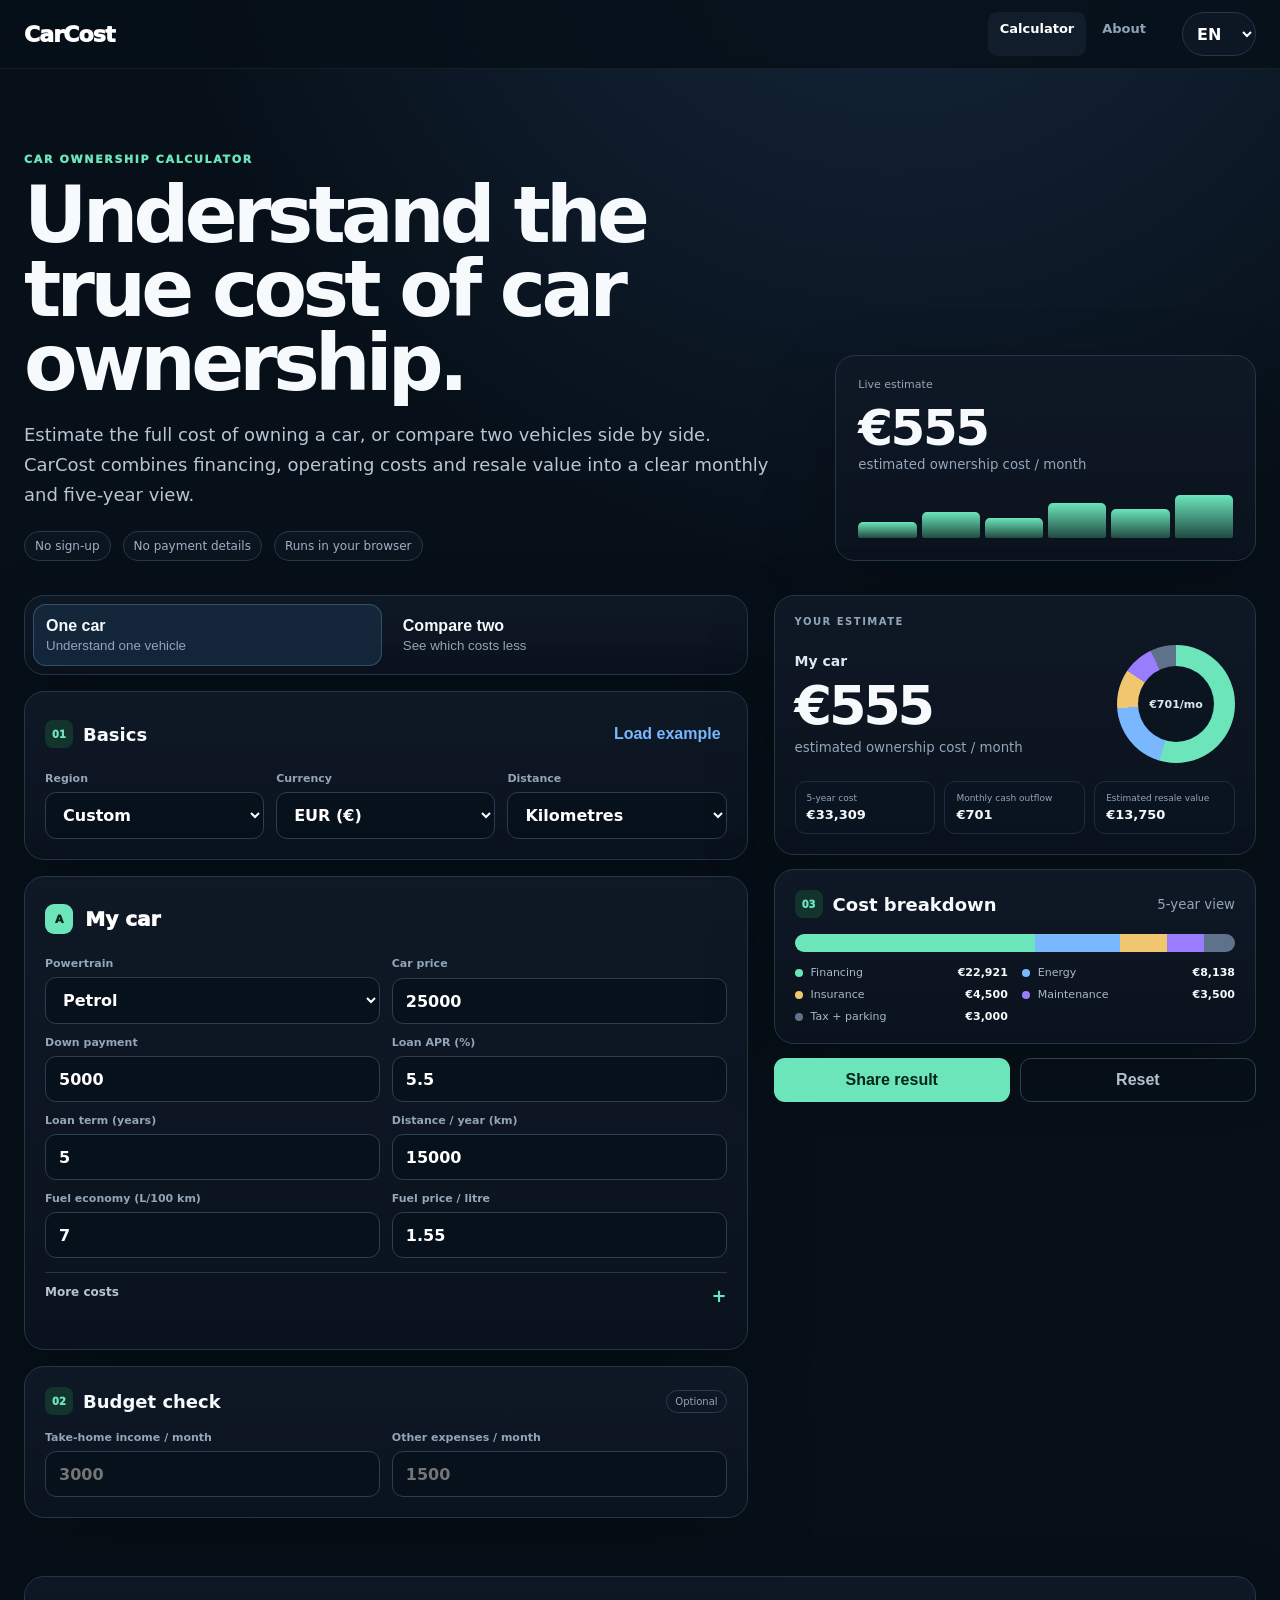
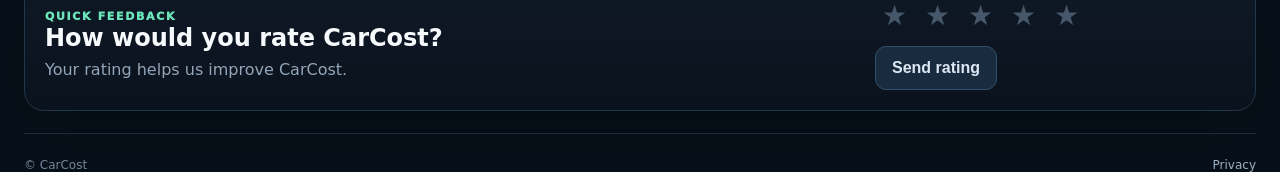
==== commit 00ba447d: "Remove project services and keep private ratings" ====
--- a/index.html
+++ b/index.html
@@ -6,8 +6,19 @@
   <meta name="description" content="Calculate the real monthly and five-year cost of one car or compare two cars side by side.">
   <meta name="theme-color" content="#071019">
   <title>CarCost — Real car ownership cost calculator</title>
+  <meta property="og:type" content="website">
+  <meta property="og:title" content="CarCost — Real Car Ownership Cost Calculator">
+  <meta property="og:description" content="Compare the true cost of owning a car, including financing, fuel or electricity, insurance, maintenance and resale value.">
+  <meta property="og:url" content="https://carcosttools.github.io/CarCost/">
+  <meta property="og:image" content="https://carcosttools.github.io/CarCost/CarCost_Social_Preview_Cover.png">
+  <meta property="og:image:width" content="1200">
+  <meta property="og:image:height" content="630">
+  <meta name="twitter:card" content="summary_large_image">
+  <meta name="twitter:title" content="CarCost — Real Car Ownership Cost Calculator">
+  <meta name="twitter:description" content="Compare the true cost of owning a car, including financing, fuel or electricity, insurance, maintenance and resale value.">
+  <meta name="twitter:image" content="https://carcosttools.github.io/CarCost/CarCost_Social_Preview_Cover.png">
   <link rel="canonical" href="https://carcosttools.github.io/CarCost/">
-  <link rel="stylesheet" href="styles-v5-4.css">
+  <link rel="stylesheet" href="styles-v5-5.css">
 </head>
 <body>
 <header class="topbar">
@@ -15,7 +26,7 @@
     <a class="brand" href="./">CarCost</a>
     <nav class="nav-links" aria-label="Main navigation">
       <a class="active" href="./" data-i18n="navCalculator">Calculator</a>
-      <a href="studio.html" data-i18n="navStudio">About & Studio</a>
+      <a href="studio.html" data-i18n="navStudio">About</a>
     </nav>
     <select id="language" class="language" aria-label="Language">
       <option value="en">EN</option>
@@ -200,7 +211,7 @@
         <h2 data-i18n="ratingTitle">How would you rate CarCost?</h2>
         <p data-i18n="ratingText">A quick rating helps us improve the experience.</p>
       </div>
-      <form id="ratingForm" class="rating-form">
+      <form id="ratingForm" class="rating-form compact-rating">
         <div class="stars" id="ratingStars" role="radiogroup" aria-label="Rate CarCost from 1 to 5 stars">
           <button type="button" class="star" data-rating="1" aria-label="1 star">★</button>
           <button type="button" class="star" data-rating="2" aria-label="2 stars">★</button>
@@ -209,23 +220,11 @@
           <button type="button" class="star" data-rating="5" aria-label="5 stars">★</button>
         </div>
         <input type="hidden" id="ratingValue" name="rating" value="">
-        <textarea id="ratingComment" name="comment" maxlength="500" rows="3" data-i18n-placeholder="ratingPlaceholder" placeholder="Optional: tell us what could be better"></textarea>
         <div class="rating-actions">
           <button type="submit" class="btn secondary" data-i18n="sendRating">Send rating</button>
           <span class="form-status" id="ratingStatus" aria-live="polite"></span>
         </div>
       </form>
-    </div>
-  </section>
-
-  <section class="shell final-cta">
-    <div class="card">
-      <div>
-        <p class="eyebrow" data-i18n="wantMore">DIGITAL TOOLS FOR EARLY CLIENTS</p>
-        <h2 data-i18n="ctaTitle">We design and build focused web tools for selected early-stage projects.</h2>
-        <p data-i18n="ctaText">Learn about our approach, working principles and how to discuss a potential project.</p>
-      </div>
-      <a class="btn secondary link-btn" href="studio.html" data-i18n="meetStudio">View our approach</a>
     </div>
   </section>
 </main>
@@ -240,6 +239,6 @@
   <button type="button" class="btn primary mobile-result-btn" id="mobileResultsBtn" data-i18n="viewResults">View results</button>
 </div>
 
-<script src="app-v5-4.js"></script>
+<script src="app-v5-5.js"></script>
 </body>
 </html>
--- a/styles-v5-5.css
+++ b/styles-v5-5.css
@@ -0,0 +1,519 @@
+*{box-sizing:border-box}:root{--bg:#071019;--panel:#0e1824;--panel2:#111f2f;--text:#f7fafc;--muted:#93a5b8;--line:#24364a;--mint:#6ce5ba;--blue:#79b7ff;--amber:#f0c66e;--red:#ff8990;--shadow:0 24px 70px rgba(0,0,0,.24)}html{scroll-behavior:smooth}body{margin:0;background:radial-gradient(circle at 70% -10%,#16283e 0,#071019 35%);color:var(--text);font-family:Inter,ui-sans-serif,system-ui,-apple-system,BlinkMacSystemFont,"Segoe UI",sans-serif;-webkit-font-smoothing:antialiased}.shell{width:min(1180px,calc(100% - 28px));margin:auto}.topbar{position:sticky;top:0;z-index:20;background:rgba(7,16,25,.84);backdrop-filter:blur(18px);border-bottom:1px solid rgba(255,255,255,.06)}.nav{height:68px;display:flex;align-items:center;gap:24px}.brand{font-size:22px;font-weight:950;letter-spacing:-.04em;color:#fff;text-decoration:none}.nav-links{display:flex;gap:4px;margin-left:auto}.nav-links a{color:#8fa2b7;text-decoration:none;font-size:13px;font-weight:800;padding:9px 12px;border-radius:9px}.nav-links a.active,.nav-links a:hover{color:#fff;background:#111d2b}.language{width:auto;background:#0c1723;border:1px solid var(--line);color:#fff;border-radius:999px;padding:8px 10px;font-weight:800}.hero{padding:72px 0 34px;display:grid;grid-template-columns:1.3fr .7fr;gap:30px;align-items:end}.eyebrow{color:var(--mint);font-size:11px;font-weight:950;letter-spacing:.15em;margin:0 0 12px}.hero h1,.studio-hero h1{font-size:clamp(46px,7vw,78px);line-height:.95;letter-spacing:-.06em;margin:0 0 20px}.hero h1 em,.studio-hero h1 em{font-style:normal;color:var(--mint)}.hero-copy>p:not(.eyebrow),.studio-hero>p:not(.eyebrow){color:#b9c5d4;font-size:18px;line-height:1.65;max-width:760px}.trust-row{display:flex;gap:12px;flex-wrap:wrap;margin-top:22px}.trust-row span{color:#9fb0c2;font-size:12px;padding:7px 10px;border:1px solid #26394d;border-radius:999px;background:#0b1520}.card{background:linear-gradient(180deg,rgba(15,25,38,.98),rgba(10,18,29,.98));border:1px solid var(--line);border-radius:20px;box-shadow:var(--shadow)}.hero-metric{padding:22px;min-height:190px;display:flex;flex-direction:column;justify-content:flex-end}.metric-label{color:var(--muted);font-size:11px}.hero-metric strong{font-size:50px;letter-spacing:-.05em;margin-top:8px}.hero-metric small{color:var(--muted)}.spark{display:flex;align-items:end;gap:5px;height:48px;margin-top:18px}.spark i{flex:1;border-radius:5px 5px 2px 2px;background:linear-gradient(180deg,var(--mint),#214b42)}.spark i:nth-child(1){height:35%}.spark i:nth-child(2){height:55%}.spark i:nth-child(3){height:42%}.spark i:nth-child(4){height:74%}.spark i:nth-child(5){height:62%}.spark i:nth-child(6){height:90%}.workspace{display:grid;grid-template-columns:minmax(0,1.15fr) minmax(360px,.85fr);gap:22px;align-items:start;padding-bottom:54px}.controls{display:grid;gap:16px}.mode-switch{padding:8px;display:grid;grid-template-columns:1fr 1fr;gap:8px}.mode-btn{border:0;background:transparent;color:var(--text);padding:13px;border-radius:13px;text-align:left;cursor:pointer}.mode-btn strong,.mode-btn small{display:block}.mode-btn small{color:var(--muted);margin-top:3px}.mode-btn.active{background:#14263a;box-shadow:inset 0 0 0 1px #31526a}.settings,.car-form,.budget-input{padding:20px}.section-head,.chart-head{display:flex;align-items:center;justify-content:space-between;gap:14px;margin-bottom:16px}.section-head>div,.chart-head>div{display:flex;align-items:center;gap:10px}.section-head h2,.chart-head h2{font-size:18px;margin:0}.step{display:grid;place-items:center;width:28px;height:28px;border-radius:8px;background:#12342d;color:var(--mint);font-size:10px;font-weight:950}.text-btn{border:0;background:transparent;color:var(--blue);font-weight:850;cursor:pointer}.form-grid{display:grid;gap:12px}.form-grid.two{grid-template-columns:1fr 1fr}.form-grid.three{grid-template-columns:repeat(3,1fr)}label{display:grid;gap:7px;color:var(--muted);font-size:11px;font-weight:800}input,select{width:100%;background:#07111c;color:#fff;border:1px solid #2a3d52;border-radius:11px;padding:12px 13px;font:inherit;outline:none}input:focus,select:focus{border-color:var(--blue);box-shadow:0 0 0 3px rgba(121,183,255,.1)}.car-head{display:flex;align-items:center;gap:10px;margin-bottom:16px}.car-badge{width:30px;height:30px;border-radius:9px;display:inline-grid;place-items:center;font-size:11px;font-weight:950}.car-badge.a{background:var(--mint);color:#05251a}.car-badge.b{background:var(--blue);color:#071b31}.name-input{border:0;background:transparent;padding:4px 2px;font-size:20px;font-weight:950}.advanced{margin-top:14px;padding-top:12px;border-top:1px solid var(--line)}.advanced summary{cursor:pointer;color:#b7c4d3;font-size:12px;font-weight:900;list-style:none}.advanced summary::-webkit-details-marker{display:none}.advanced summary:after{content:"+";float:right;color:var(--mint);font-size:18px}.advanced[open] summary:after{content:"−"}.advanced-grid{margin-top:14px}.full{grid-column:1/-1}.optional{font-size:10px;color:#91a4b8;border:1px solid #2b3b4f;border-radius:999px;padding:5px 8px}.results-sticky{position:sticky;top:88px;display:grid;gap:14px}.result-hero,.chart-card,.compare-result,.affordability{padding:20px}.result-kicker{font-size:10px;color:var(--muted);letter-spacing:.15em;font-weight:900}.winner{padding:12px 14px;background:#0b1a1c;border:1px solid #285346;border-radius:12px;margin-top:14px;display:flex;justify-content:space-between;gap:12px}.winner span{color:#9eb1c2;font-size:12px}.result-main{display:grid;grid-template-columns:1fr auto;align-items:center;gap:18px;margin-top:18px}.result-name{display:block;font-size:14px;font-weight:900;color:#dce7f2}.big-number{display:block;font-size:54px;letter-spacing:-.06em;margin-top:5px}.result-main small{color:var(--muted)}.donut{--p1:45;--p2:20;--p3:15;--p4:10;--p5:10;width:118px;height:118px;border-radius:50%;background:conic-gradient(var(--mint) 0 calc(var(--p1)*1%),var(--blue) 0 calc((var(--p1) + var(--p2))*1%),var(--amber) 0 calc((var(--p1) + var(--p2) + var(--p3))*1%),#9a7cff 0 calc((var(--p1) + var(--p2) + var(--p3) + var(--p4))*1%),#5e738b 0);display:grid;place-items:center}.donut:after{content:"";width:76px;height:76px;background:#0b1520;border-radius:50%;grid-area:1/1}.donut span{grid-area:1/1;z-index:1;font-size:11px;font-weight:900;color:#dbe7f3;text-align:center;max-width:58px}.key-stats{display:grid;grid-template-columns:repeat(3,1fr);gap:9px;margin-top:18px}.key-stats div{padding:11px;border-radius:11px;background:#0a1420;border:1px solid #1d2d40}.key-stats span{display:block;color:var(--muted);font-size:9px}.key-stats strong{display:block;margin-top:4px;font-size:13px}.chart-head small{color:var(--muted)}.stacked-bar{height:18px;border-radius:999px;overflow:hidden;display:flex;background:#0a1420}.stacked-bar i{height:100%;min-width:2px}.legend{display:grid;grid-template-columns:1fr 1fr;gap:9px 14px;margin-top:14px}.legend-item{display:grid;grid-template-columns:auto 1fr auto;align-items:center;gap:8px;font-size:11px}.legend-dot{width:8px;height:8px;border-radius:99px}.legend-item span{color:#a9b7c7}.legend-item strong{font-size:11px}.compare-mini-grid{display:grid;grid-template-columns:1fr 1fr;gap:12px}.compare-mini-grid>div{display:grid;grid-template-columns:auto 1fr;gap:7px;align-items:center}.compare-mini-grid b{grid-column:2;font-size:20px}.comparison-track{display:flex;height:12px;border-radius:99px;overflow:hidden;background:#0a1420;margin:16px 0}.comparison-track i:first-child{background:var(--mint)}.comparison-track i:last-child{background:var(--blue)}.compare-result p,.affordability p{color:#aebdcd;line-height:1.55;margin-bottom:0}.affordability{border-color:#31495c}.result-actions{display:grid;grid-template-columns:1fr 1fr;gap:10px}.btn{border:0;border-radius:11px;padding:12px 16px;font-weight:900;cursor:pointer;text-align:center}.primary{background:var(--mint);color:#05251a}.secondary{background:#182b3f;color:#dce7f3;border:1px solid #33506b}.ghost{background:transparent;color:#b2c1d0;border:1px solid #2c4054}.link-btn{text-decoration:none;display:inline-block}.hidden{display:none!important}.final-cta{padding:10px 0 60px}.final-cta .card{padding:24px;display:flex;align-items:center;justify-content:space-between;gap:22px;background:linear-gradient(135deg,#102d2a,#0e1b2a)}.final-cta h2{font-size:30px;margin:0 0 8px}.final-cta p:not(.eyebrow){color:#aebdcd;margin:0}.footer-inner{display:flex;justify-content:space-between;padding:24px 0;color:#73859a;font-size:12px;border-top:1px solid #1d2c3c}.footer-inner a{color:#9db0c4;text-decoration:none}
+
+/* Studio page */
+.studio-hero{padding:80px 0 42px;max-width:900px}.values-grid{display:grid;grid-template-columns:repeat(3,1fr);gap:16px}.value-card{padding:22px}.value-card>span{display:grid;place-items:center;width:32px;height:32px;border-radius:9px;background:#12342d;color:var(--mint);font-size:10px;font-weight:950}.value-card h2{font-size:21px;margin:16px 0 8px}.value-card p,.process-line small,.contact-copy p,.contact-form p,.info-grid p,.faq-block p{color:#aebdcd;line-height:1.6}.process-section{padding:64px 0}.section-title h2{font-size:38px;margin:0}.process-line{display:grid;grid-template-columns:repeat(4,1fr);gap:12px;margin-top:24px}.process-line>div{padding:18px;border-top:1px solid #33506b;background:linear-gradient(180deg,rgba(15,25,38,.6),transparent)}.process-line span{display:grid;place-items:center;width:28px;height:28px;border-radius:999px;background:#16372f;color:var(--mint);font-size:10px;font-weight:950}.process-line strong,.process-line small{display:block}.process-line strong{margin-top:14px}.process-line small{margin-top:6px}.studio-contact{display:grid;grid-template-columns:1.1fr .9fr;gap:18px}.contact-copy,.contact-form{padding:24px}.contact-copy h2{font-size:36px;letter-spacing:-.04em;margin:0 0 12px}.clean-list{padding:0;margin:20px 0 0;list-style:none;display:grid;gap:9px}.clean-list li:before{content:"✓";color:var(--mint);font-weight:900;margin-right:8px}.contact-form{display:grid;gap:12px}.contact-form h3{font-size:24px;margin:0}.lead-result{padding:13px;border-radius:12px;background:#0a161f;border:1px solid #2b4b42}.lead-result p{font-size:12px}.form-note{color:#73879a;line-height:1.4}.info-grid{display:grid;grid-template-columns:1fr 1fr;gap:16px;padding:18px 0 54px}.info-grid .card{padding:22px}.info-grid h2{margin:0}.faq-block{padding-bottom:64px}.faq-block details{padding:0 18px;margin-top:10px}.faq-block summary{cursor:pointer;padding:16px 0;font-weight:900}.faq-block details p{margin:0;padding:0 0 16px}
+
+@media(max-width:980px){.hero{grid-template-columns:1fr}.hero-metric{display:none}.workspace{grid-template-columns:1fr}.results-sticky{position:static}.studio-contact{grid-template-columns:1fr}.process-line{grid-template-columns:1fr 1fr}}@media(max-width:700px){.nav{gap:10px}.nav-links a{padding:8px}.nav-links a:first-child{display:none}.hero{padding-top:52px}.hero h1,.studio-hero h1{font-size:48px}.form-grid.three,.form-grid.two{grid-template-columns:1fr}.mode-switch{grid-template-columns:1fr 1fr}.result-main{grid-template-columns:1fr}.donut-wrap{display:none}.key-stats,.values-grid,.info-grid,.process-line{grid-template-columns:1fr}.legend{grid-template-columns:1fr}.final-cta .card{align-items:flex-start;flex-direction:column}.result-actions{grid-template-columns:1fr 1fr}.compare-mini-grid{grid-template-columns:1fr}.full{grid-column:auto}}
+/* V5.2 — responsive system across phone, tablet and desktop */
+:root{
+  --tap:44px;
+}
+img,svg,canvas{max-width:100%;height:auto}
+button,a,select,input,summary{touch-action:manipulation}
+button,.btn,.mode-btn,.text-btn,.nav-links a,.language,summary{
+  min-height:var(--tap);
+}
+input,select,button{
+  font-size:16px; /* prevents unwanted iOS zoom */
+}
+input,select{
+  min-height:46px;
+}
+.name-input{
+  min-height:44px;
+}
+.workspace,.hero,.studio-contact,.values-grid,.process-line,.info-grid,.form-grid,.key-stats,.compare-mini-grid{
+  min-width:0;
+}
+.workspace>*,
+.hero>*,
+.studio-contact>*,
+.values-grid>*,
+.process-line>*,
+.info-grid>*,
+.form-grid>*,
+.key-stats>*,
+.compare-mini-grid>*{
+  min-width:0;
+}
+.big-number,.hero-metric strong,.compare-mini-grid b,.key-stats strong{
+  overflow-wrap:anywhere;
+}
+.nav{
+  min-width:0;
+}
+.brand{flex:0 0 auto}
+.nav-links{min-width:0}
+.language{flex:0 0 auto}
+.result-main,.winner,.final-cta .card,.footer-inner{
+  min-width:0;
+}
+.stacked-bar{min-width:0}
+.legend-item{min-width:0}
+.legend-item span{min-width:0;overflow-wrap:anywhere}
+
+/* Large desktop */
+@media (min-width:1280px){
+  .shell{width:min(1240px,calc(100% - 48px))}
+  .workspace{grid-template-columns:minmax(0,1.2fr) minmax(420px,.8fr);gap:26px}
+  .hero{padding-top:84px}
+}
+
+/* Laptop / desktop */
+@media (min-width:981px) and (max-width:1279px){
+  .shell{width:min(1140px,calc(100% - 36px))}
+  .workspace{grid-template-columns:minmax(0,1.12fr) minmax(360px,.88fr)}
+}
+
+/* iPad Pro / Android large tablets landscape */
+@media (min-width:821px) and (max-width:980px){
+  .shell{width:min(920px,calc(100% - 34px))}
+  .hero{grid-template-columns:minmax(0,1fr) minmax(280px,.55fr);gap:22px;padding-top:58px}
+  .hero-metric{display:flex}
+  .workspace{grid-template-columns:1fr}
+  .results-sticky{position:static}
+  .results-panel{order:2}
+  .controls{order:1}
+  .form-grid.three{grid-template-columns:repeat(3,minmax(0,1fr))}
+  .form-grid.two{grid-template-columns:repeat(2,minmax(0,1fr))}
+  .studio-contact{grid-template-columns:1fr 1fr}
+  .process-line{grid-template-columns:repeat(2,1fr)}
+}
+
+/* iPad / Android tablets portrait */
+@media (min-width:601px) and (max-width:820px){
+  .shell{width:calc(100% - 32px)}
+  .nav{height:auto;min-height:68px;padding:10px 0;flex-wrap:wrap}
+  .nav-links{order:3;width:100%;margin-left:0;display:grid;grid-template-columns:1fr 1fr}
+  .nav-links a{text-align:center}
+  .language{margin-left:auto}
+  .hero{grid-template-columns:1fr;padding:54px 0 28px}
+  .hero-metric{display:none}
+  .workspace{grid-template-columns:1fr;gap:16px}
+  .results-sticky{position:static}
+  .form-grid.three{grid-template-columns:repeat(3,minmax(0,1fr))}
+  .form-grid.two{grid-template-columns:repeat(2,minmax(0,1fr))}
+  .result-main{grid-template-columns:1fr auto}
+  .key-stats{grid-template-columns:repeat(3,1fr)}
+  .legend{grid-template-columns:1fr 1fr}
+  .values-grid{grid-template-columns:repeat(3,1fr)}
+  .studio-contact{grid-template-columns:1fr}
+  .process-line{grid-template-columns:repeat(2,1fr)}
+  .info-grid{grid-template-columns:1fr 1fr}
+}
+
+/* Phones */
+@media (max-width:600px){
+  body{background:radial-gradient(circle at 50% -6%,#14263a 0,#071019 28%)}
+  .shell{width:calc(100% - 20px)}
+  .topbar{backdrop-filter:blur(14px)}
+  .nav{
+    height:auto;
+    min-height:62px;
+    padding:9px 0;
+    gap:8px;
+    flex-wrap:wrap;
+  }
+  .brand{font-size:20px}
+  .language{margin-left:auto;min-width:72px}
+  .nav-links{
+    order:3;
+    width:100%;
+    margin-left:0;
+    display:grid;
+    grid-template-columns:1fr 1fr;
+    gap:6px;
+  }
+  .nav-links a{
+    display:block!important;
+    text-align:center;
+    padding:9px 8px;
+    font-size:12px;
+  }
+  .hero{padding:42px 0 24px;display:block}
+  .hero h1,.studio-hero h1{
+    font-size:clamp(38px,12vw,50px);
+    line-height:.98;
+  }
+  .hero-copy>p:not(.eyebrow),.studio-hero>p:not(.eyebrow){
+    font-size:16px;
+    line-height:1.55;
+  }
+  .trust-row{gap:8px;margin-top:16px}
+  .trust-row span{font-size:11px;padding:6px 8px}
+  .hero-metric{display:none}
+  .workspace{display:block;padding-bottom:38px}
+  .controls{gap:12px}
+  .results-panel{margin-top:14px}
+  .results-sticky{position:static;gap:12px}
+  .mode-switch{grid-template-columns:1fr 1fr;padding:6px}
+  .mode-btn{padding:11px 10px;min-height:68px}
+  .mode-btn strong{font-size:13px}
+  .mode-btn small{font-size:10px;line-height:1.3}
+  .settings,.car-form,.budget-input,.result-hero,.chart-card,.compare-result,.affordability{
+    padding:16px;
+    border-radius:16px;
+  }
+  .form-grid.three,.form-grid.two,.key-stats,.values-grid,.info-grid,.process-line{
+    grid-template-columns:1fr;
+  }
+  .form-grid{gap:10px}
+  .section-head{align-items:flex-start}
+  .section-head h2,.chart-head h2{font-size:17px}
+  .car-head{margin-bottom:12px}
+  .name-input{font-size:18px}
+  .result-main{grid-template-columns:1fr}
+  .donut-wrap{display:none}
+  .big-number{font-size:46px}
+  .key-stats{gap:8px}
+  .key-stats div{padding:10px}
+  .legend{grid-template-columns:1fr;gap:8px}
+  .winner{flex-direction:column;align-items:flex-start}
+  .winner span{text-align:left}
+  .compare-mini-grid{grid-template-columns:1fr}
+  .result-actions{grid-template-columns:1fr 1fr}
+  .btn{min-height:46px;padding:12px 13px}
+  .final-cta{padding-bottom:44px}
+  .final-cta .card{padding:18px;flex-direction:column;align-items:stretch}
+  .final-cta h2{font-size:25px}
+  .final-cta .btn{width:100%}
+  .footer-inner{gap:16px}
+  .studio-hero{padding:48px 0 28px}
+  .value-card,.contact-copy,.contact-form,.info-grid .card{padding:18px}
+  .contact-copy h2{font-size:30px}
+  .process-section{padding:44px 0}
+  .section-title h2{font-size:32px}
+  .process-line>div{padding:15px}
+  .studio-contact{grid-template-columns:1fr;gap:12px}
+  .info-grid{padding-bottom:40px}
+  .faq-block{padding-bottom:48px}
+  .faq-block details{padding:0 14px}
+}
+
+/* Very small phones */
+@media (max-width:380px){
+  .shell{width:calc(100% - 16px)}
+  .brand{font-size:19px}
+  .hero h1,.studio-hero h1{font-size:38px}
+  .mode-switch{grid-template-columns:1fr}
+  .result-actions{grid-template-columns:1fr}
+  .nav-links a{font-size:11px}
+  .trust-row{display:grid;grid-template-columns:1fr}
+}
+
+/* Landscape phones */
+@media (max-width:900px) and (orientation:landscape) and (max-height:500px){
+  .hero{padding-top:28px}
+  .hero h1{font-size:42px}
+  .trust-row{margin-top:12px}
+}
+
+/* Safe-area support for iPhone / iPad */
+@supports (padding:max(0px)){
+  .topbar .shell{padding-left:max(0px,env(safe-area-inset-left));padding-right:max(0px,env(safe-area-inset-right))}
+  footer .shell{padding-bottom:max(0px,env(safe-area-inset-bottom))}
+}
+
+/* Reduced motion */
+@media (prefers-reduced-motion:reduce){
+  html{scroll-behavior:auto}
+  *,*:before,*:after{animation:none!important;transition:none!important}
+}
+
+/* V5.3 — portrait-first UX improvements */
+.mobile-result-bar{display:none}
+
+/* Phones in portrait: keep the interface dense, readable and app-like */
+@media (max-width:600px) and (orientation:portrait){
+  body{
+    padding-bottom:calc(82px + env(safe-area-inset-bottom,0px));
+  }
+
+  .shell{width:calc(100% - 18px)}
+
+  /* Header remains compact and easy to tap */
+  .nav{
+    display:grid;
+    grid-template-columns:1fr auto;
+    gap:8px 10px;
+    padding:8px 0;
+  }
+  .brand{align-self:center}
+  .language{justify-self:end}
+  .nav-links{
+    grid-column:1/-1;
+    order:initial;
+    width:100%;
+  }
+
+  /* Hero becomes shorter so the calculator appears sooner */
+  .hero{
+    padding:28px 0 18px;
+  }
+  .hero h1,.studio-hero h1{
+    font-size:clamp(34px,10.5vw,44px);
+    margin-bottom:14px;
+  }
+  .hero-copy>p:not(.eyebrow),.studio-hero>p:not(.eyebrow){
+    font-size:15px;
+    line-height:1.5;
+  }
+  .trust-row{
+    display:grid;
+    grid-template-columns:repeat(3,1fr);
+    gap:6px;
+  }
+  .trust-row span{
+    text-align:center;
+    padding:7px 5px;
+    line-height:1.25;
+  }
+
+  /* Mode choice stays side by side like tablet/desktop */
+  .mode-switch{
+    grid-template-columns:1fr 1fr;
+    gap:6px;
+    padding:6px;
+    border-radius:16px;
+  }
+  .mode-btn{
+    min-height:64px;
+    padding:10px 8px;
+  }
+  .mode-btn strong{font-size:12px}
+  .mode-btn small{font-size:9.5px}
+
+  /* Region / currency / distance look like compact controls */
+  .settings{padding:14px}
+  .form-grid.three{
+    grid-template-columns:repeat(3,minmax(0,1fr));
+    gap:7px;
+  }
+  .form-grid.three label span{
+    font-size:9px;
+    white-space:nowrap;
+  }
+  .form-grid.three select{
+    padding:10px 7px;
+    font-size:14px;
+  }
+
+  /* Main car fields stay in two columns on normal phones */
+  .car-form{padding:14px}
+  .car-form .form-grid.two,
+  .budget-input .form-grid.two{
+    grid-template-columns:repeat(2,minmax(0,1fr));
+    gap:9px;
+  }
+  .car-form label span,.budget-input label span{
+    font-size:9.5px;
+    line-height:1.25;
+  }
+  .car-form input,.car-form select,.budget-input input{
+    padding:10px 9px;
+    min-height:44px;
+  }
+
+  .advanced-grid{
+    grid-template-columns:repeat(2,minmax(0,1fr))!important;
+  }
+  .advanced-grid .full{
+    grid-column:1/-1;
+  }
+
+  /* Results become a clean compact dashboard */
+  .results-panel{
+    margin-top:12px;
+  }
+  .result-hero,.chart-card,.compare-result,.affordability{
+    padding:14px;
+  }
+  .result-main{
+    display:grid;
+    grid-template-columns:1fr auto;
+    gap:10px;
+  }
+  .donut-wrap{
+    display:block;
+  }
+  .donut{
+    width:88px;
+    height:88px;
+  }
+  .donut:after{
+    width:58px;
+    height:58px;
+  }
+  .donut span{
+    font-size:9px;
+    max-width:46px;
+  }
+  .big-number{
+    font-size:40px;
+  }
+  .key-stats{
+    grid-template-columns:repeat(3,minmax(0,1fr));
+    gap:6px;
+  }
+  .key-stats div{
+    padding:9px 7px;
+  }
+  .key-stats span{
+    font-size:8px;
+    line-height:1.2;
+  }
+  .key-stats strong{
+    font-size:11px;
+  }
+
+  .legend{
+    grid-template-columns:1fr 1fr;
+    gap:7px 10px;
+  }
+  .legend-item{
+    font-size:10px;
+    grid-template-columns:auto 1fr;
+  }
+  .legend-item strong{
+    grid-column:2;
+    font-size:10px;
+  }
+
+  .compare-mini-grid{
+    grid-template-columns:1fr 1fr;
+    gap:8px;
+  }
+  .compare-mini-grid>div{
+    grid-template-columns:auto 1fr;
+  }
+  .compare-mini-grid b{
+    font-size:17px;
+  }
+
+  .result-actions{
+    grid-template-columns:1fr 1fr;
+    gap:8px;
+  }
+
+  /* Sticky compact live result gives portrait phones a desktop-like persistent summary */
+  .mobile-result-bar{
+    position:fixed;
+    z-index:40;
+    left:9px;
+    right:9px;
+    bottom:max(9px,env(safe-area-inset-bottom));
+    display:grid;
+    grid-template-columns:1fr auto;
+    align-items:center;
+    gap:10px;
+    min-height:64px;
+    padding:9px 10px 9px 13px;
+    background:rgba(12,24,36,.96);
+    border:1px solid #2a4055;
+    border-radius:16px;
+    box-shadow:0 18px 50px rgba(0,0,0,.38);
+    backdrop-filter:blur(18px);
+  }
+  .mobile-result-copy{
+    min-width:0;
+    display:grid;
+    gap:2px;
+  }
+  .mobile-result-copy span{
+    color:var(--muted);
+    font-size:9px;
+    font-weight:800;
+    letter-spacing:.04em;
+    text-transform:uppercase;
+  }
+  .mobile-result-copy strong{
+    font-size:21px;
+    letter-spacing:-.03em;
+    overflow-wrap:anywhere;
+  }
+  .mobile-result-btn{
+    min-width:116px;
+    min-height:44px;
+    padding:10px 12px;
+    font-size:12px;
+  }
+
+  /* Second page portrait */
+  .studio-hero{padding:34px 0 22px}
+  .values-grid{
+    grid-template-columns:1fr;
+    gap:10px;
+  }
+  .process-line{
+    grid-template-columns:1fr;
+    gap:8px;
+  }
+  .studio-contact{
+    grid-template-columns:1fr;
+  }
+  .info-grid{
+    grid-template-columns:1fr;
+  }
+}
+
+/* Very narrow portrait phones: fall back gracefully without becoming cramped */
+@media (max-width:360px) and (orientation:portrait){
+  .trust-row{grid-template-columns:1fr}
+  .form-grid.three{grid-template-columns:1fr}
+  .car-form .form-grid.two,
+  .budget-input .form-grid.two,
+  .advanced-grid{
+    grid-template-columns:1fr!important;
+  }
+  .advanced-grid .full{grid-column:auto}
+  .result-main{grid-template-columns:1fr}
+  .donut-wrap{display:none}
+  .key-stats{grid-template-columns:1fr 1fr}
+  .legend{grid-template-columns:1fr}
+  .compare-mini-grid{grid-template-columns:1fr}
+  .mobile-result-bar{
+    grid-template-columns:1fr auto;
+  }
+  .mobile-result-btn{
+    min-width:104px;
+  }
+}
+
+/* Tablet portrait gets the best of both worlds: compact two-column form + full result chart */
+@media (min-width:601px) and (max-width:900px) and (orientation:portrait){
+  .workspace{
+    grid-template-columns:1fr;
+    gap:18px;
+  }
+  .form-grid.two{
+    grid-template-columns:repeat(2,minmax(0,1fr));
+  }
+  .form-grid.three{
+    grid-template-columns:repeat(3,minmax(0,1fr));
+  }
+  .results-sticky{
+    display:grid;
+    grid-template-columns:1fr 1fr;
+    align-items:start;
+  }
+  .result-hero{
+    grid-column:1/-1;
+  }
+  .chart-card,.compare-result,.affordability{
+    min-width:0;
+  }
+  .result-actions{
+    grid-column:1/-1;
+  }
+}
+
+/* V5.4 — rating + professional contact */
+.rating-section{padding:4px 0 22px}.rating-card{padding:20px;display:grid;grid-template-columns:.8fr 1.2fr;gap:24px;align-items:center}.rating-copy h2{font-size:24px;margin:0 0 6px}.rating-copy p:not(.eyebrow){margin:0;color:var(--muted);line-height:1.5}.rating-form{display:grid;gap:11px}.stars{display:flex;gap:5px}.star{appearance:none;border:0;background:transparent;color:#46576a;font-size:28px;line-height:1;padding:3px;min-width:38px;min-height:38px;cursor:pointer}.star.selected{color:#f0c66e}.star:focus-visible{outline:2px solid var(--blue);outline-offset:2px;border-radius:8px}.rating-form textarea,.contact-form textarea{resize:vertical;min-height:84px}.rating-actions,.contact-submit{display:flex;align-items:center;gap:12px}.form-status{font-size:11px;color:#9db0c4;line-height:1.4}
+.contact-head{display:flex;justify-content:space-between;align-items:flex-start;gap:14px}.contact-head h3{margin:0;font-size:25px}.contact-badge{white-space:nowrap;font-size:10px;color:var(--mint);border:1px solid #315447;border-radius:999px;padding:6px 8px}.contact-grid{display:grid;grid-template-columns:1fr 1fr;gap:12px}.contact-grid .full{grid-column:1/-1}.response-note{padding:18px 0}.response-card{padding:22px;display:grid;grid-template-columns:.8fr 1.2fr;gap:24px;align-items:center}.response-card h2{margin:0;font-size:28px}.response-card>p{color:#aebdcd;line-height:1.6;margin:0}
+@media(max-width:800px){.rating-card,.response-card{grid-template-columns:1fr}.contact-grid{grid-template-columns:1fr}.contact-grid .full{grid-column:auto}}
+@media(max-width:600px){.rating-section{padding-top:0}.rating-card{padding:16px;gap:15px}.rating-copy h2{font-size:21px}.stars{justify-content:space-between}.star{font-size:30px;min-width:44px;min-height:44px}.rating-actions,.contact-submit{align-items:stretch;flex-direction:column}.rating-actions .btn,.contact-submit .btn{width:100%}.contact-head{flex-direction:column}.response-card{padding:18px}.response-card h2{font-size:24px}}
+
+/* V5.5 — ratings-only cleanup */
+.final-cta,.studio-contact,.response-note,.process-section{display:none!important}
+.compact-rating{align-items:start}
+@media(min-width:801px){.rating-card{grid-template-columns:1fr auto}.compact-rating{min-width:360px}}
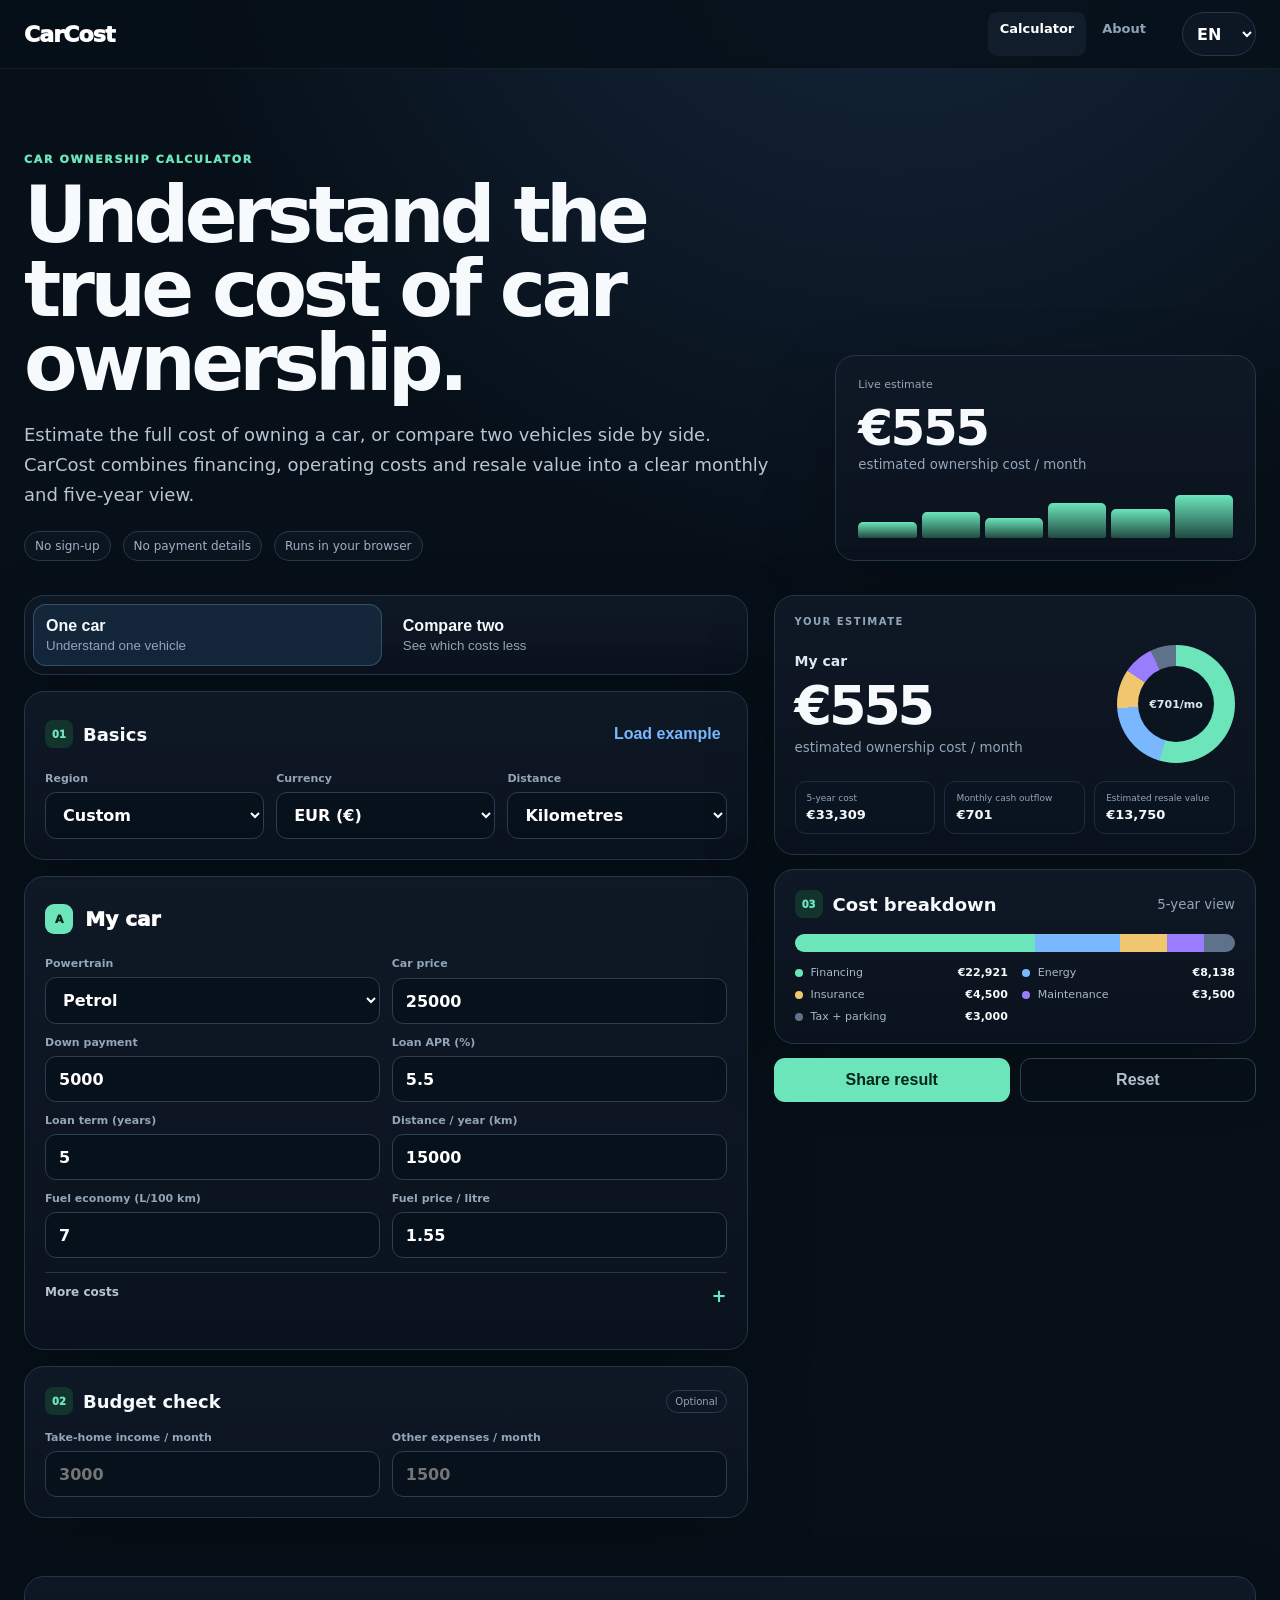
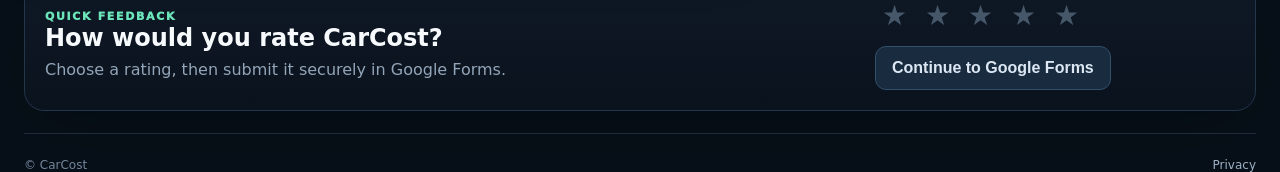
==== commit 5eb49de8: "Connect CarCost ratings to Google Forms" ====
--- a/index.html
+++ b/index.html
@@ -18,7 +18,7 @@
   <meta name="twitter:description" content="Compare the true cost of owning a car, including financing, fuel or electricity, insurance, maintenance and resale value.">
   <meta name="twitter:image" content="https://carcosttools.github.io/CarCost/CarCost_Social_Preview_Cover.png">
   <link rel="canonical" href="https://carcosttools.github.io/CarCost/">
-  <link rel="stylesheet" href="styles-v5-5.css">
+  <link rel="stylesheet" href="styles-v5-6.css">
 </head>
 <body>
 <header class="topbar">
@@ -209,7 +209,7 @@
       <div class="rating-copy">
         <span class="eyebrow" data-i18n="ratingEyebrow">QUICK FEEDBACK</span>
         <h2 data-i18n="ratingTitle">How would you rate CarCost?</h2>
-        <p data-i18n="ratingText">A quick rating helps us improve the experience.</p>
+        <p data-i18n="ratingText">Choose a rating, then submit it securely in Google Forms.</p>
       </div>
       <form id="ratingForm" class="rating-form compact-rating">
         <div class="stars" id="ratingStars" role="radiogroup" aria-label="Rate CarCost from 1 to 5 stars">
@@ -219,9 +219,9 @@
           <button type="button" class="star" data-rating="4" aria-label="4 stars">★</button>
           <button type="button" class="star" data-rating="5" aria-label="5 stars">★</button>
         </div>
-        <input type="hidden" id="ratingValue" name="rating" value="">
+        
         <div class="rating-actions">
-          <button type="submit" class="btn secondary" data-i18n="sendRating">Send rating</button>
+          <button type="submit" class="btn secondary" data-i18n="sendRating">Continue to rating</button>
           <span class="form-status" id="ratingStatus" aria-live="polite"></span>
         </div>
       </form>
@@ -239,6 +239,6 @@
   <button type="button" class="btn primary mobile-result-btn" id="mobileResultsBtn" data-i18n="viewResults">View results</button>
 </div>
 
-<script src="app-v5-5.js"></script>
+<script src="app-v5-6.js"></script>
 </body>
 </html>
--- a/styles-v5-6.css
+++ b/styles-v5-6.css
@@ -0,0 +1,521 @@
+*{box-sizing:border-box}:root{--bg:#071019;--panel:#0e1824;--panel2:#111f2f;--text:#f7fafc;--muted:#93a5b8;--line:#24364a;--mint:#6ce5ba;--blue:#79b7ff;--amber:#f0c66e;--red:#ff8990;--shadow:0 24px 70px rgba(0,0,0,.24)}html{scroll-behavior:smooth}body{margin:0;background:radial-gradient(circle at 70% -10%,#16283e 0,#071019 35%);color:var(--text);font-family:Inter,ui-sans-serif,system-ui,-apple-system,BlinkMacSystemFont,"Segoe UI",sans-serif;-webkit-font-smoothing:antialiased}.shell{width:min(1180px,calc(100% - 28px));margin:auto}.topbar{position:sticky;top:0;z-index:20;background:rgba(7,16,25,.84);backdrop-filter:blur(18px);border-bottom:1px solid rgba(255,255,255,.06)}.nav{height:68px;display:flex;align-items:center;gap:24px}.brand{font-size:22px;font-weight:950;letter-spacing:-.04em;color:#fff;text-decoration:none}.nav-links{display:flex;gap:4px;margin-left:auto}.nav-links a{color:#8fa2b7;text-decoration:none;font-size:13px;font-weight:800;padding:9px 12px;border-radius:9px}.nav-links a.active,.nav-links a:hover{color:#fff;background:#111d2b}.language{width:auto;background:#0c1723;border:1px solid var(--line);color:#fff;border-radius:999px;padding:8px 10px;font-weight:800}.hero{padding:72px 0 34px;display:grid;grid-template-columns:1.3fr .7fr;gap:30px;align-items:end}.eyebrow{color:var(--mint);font-size:11px;font-weight:950;letter-spacing:.15em;margin:0 0 12px}.hero h1,.studio-hero h1{font-size:clamp(46px,7vw,78px);line-height:.95;letter-spacing:-.06em;margin:0 0 20px}.hero h1 em,.studio-hero h1 em{font-style:normal;color:var(--mint)}.hero-copy>p:not(.eyebrow),.studio-hero>p:not(.eyebrow){color:#b9c5d4;font-size:18px;line-height:1.65;max-width:760px}.trust-row{display:flex;gap:12px;flex-wrap:wrap;margin-top:22px}.trust-row span{color:#9fb0c2;font-size:12px;padding:7px 10px;border:1px solid #26394d;border-radius:999px;background:#0b1520}.card{background:linear-gradient(180deg,rgba(15,25,38,.98),rgba(10,18,29,.98));border:1px solid var(--line);border-radius:20px;box-shadow:var(--shadow)}.hero-metric{padding:22px;min-height:190px;display:flex;flex-direction:column;justify-content:flex-end}.metric-label{color:var(--muted);font-size:11px}.hero-metric strong{font-size:50px;letter-spacing:-.05em;margin-top:8px}.hero-metric small{color:var(--muted)}.spark{display:flex;align-items:end;gap:5px;height:48px;margin-top:18px}.spark i{flex:1;border-radius:5px 5px 2px 2px;background:linear-gradient(180deg,var(--mint),#214b42)}.spark i:nth-child(1){height:35%}.spark i:nth-child(2){height:55%}.spark i:nth-child(3){height:42%}.spark i:nth-child(4){height:74%}.spark i:nth-child(5){height:62%}.spark i:nth-child(6){height:90%}.workspace{display:grid;grid-template-columns:minmax(0,1.15fr) minmax(360px,.85fr);gap:22px;align-items:start;padding-bottom:54px}.controls{display:grid;gap:16px}.mode-switch{padding:8px;display:grid;grid-template-columns:1fr 1fr;gap:8px}.mode-btn{border:0;background:transparent;color:var(--text);padding:13px;border-radius:13px;text-align:left;cursor:pointer}.mode-btn strong,.mode-btn small{display:block}.mode-btn small{color:var(--muted);margin-top:3px}.mode-btn.active{background:#14263a;box-shadow:inset 0 0 0 1px #31526a}.settings,.car-form,.budget-input{padding:20px}.section-head,.chart-head{display:flex;align-items:center;justify-content:space-between;gap:14px;margin-bottom:16px}.section-head>div,.chart-head>div{display:flex;align-items:center;gap:10px}.section-head h2,.chart-head h2{font-size:18px;margin:0}.step{display:grid;place-items:center;width:28px;height:28px;border-radius:8px;background:#12342d;color:var(--mint);font-size:10px;font-weight:950}.text-btn{border:0;background:transparent;color:var(--blue);font-weight:850;cursor:pointer}.form-grid{display:grid;gap:12px}.form-grid.two{grid-template-columns:1fr 1fr}.form-grid.three{grid-template-columns:repeat(3,1fr)}label{display:grid;gap:7px;color:var(--muted);font-size:11px;font-weight:800}input,select{width:100%;background:#07111c;color:#fff;border:1px solid #2a3d52;border-radius:11px;padding:12px 13px;font:inherit;outline:none}input:focus,select:focus{border-color:var(--blue);box-shadow:0 0 0 3px rgba(121,183,255,.1)}.car-head{display:flex;align-items:center;gap:10px;margin-bottom:16px}.car-badge{width:30px;height:30px;border-radius:9px;display:inline-grid;place-items:center;font-size:11px;font-weight:950}.car-badge.a{background:var(--mint);color:#05251a}.car-badge.b{background:var(--blue);color:#071b31}.name-input{border:0;background:transparent;padding:4px 2px;font-size:20px;font-weight:950}.advanced{margin-top:14px;padding-top:12px;border-top:1px solid var(--line)}.advanced summary{cursor:pointer;color:#b7c4d3;font-size:12px;font-weight:900;list-style:none}.advanced summary::-webkit-details-marker{display:none}.advanced summary:after{content:"+";float:right;color:var(--mint);font-size:18px}.advanced[open] summary:after{content:"−"}.advanced-grid{margin-top:14px}.full{grid-column:1/-1}.optional{font-size:10px;color:#91a4b8;border:1px solid #2b3b4f;border-radius:999px;padding:5px 8px}.results-sticky{position:sticky;top:88px;display:grid;gap:14px}.result-hero,.chart-card,.compare-result,.affordability{padding:20px}.result-kicker{font-size:10px;color:var(--muted);letter-spacing:.15em;font-weight:900}.winner{padding:12px 14px;background:#0b1a1c;border:1px solid #285346;border-radius:12px;margin-top:14px;display:flex;justify-content:space-between;gap:12px}.winner span{color:#9eb1c2;font-size:12px}.result-main{display:grid;grid-template-columns:1fr auto;align-items:center;gap:18px;margin-top:18px}.result-name{display:block;font-size:14px;font-weight:900;color:#dce7f2}.big-number{display:block;font-size:54px;letter-spacing:-.06em;margin-top:5px}.result-main small{color:var(--muted)}.donut{--p1:45;--p2:20;--p3:15;--p4:10;--p5:10;width:118px;height:118px;border-radius:50%;background:conic-gradient(var(--mint) 0 calc(var(--p1)*1%),var(--blue) 0 calc((var(--p1) + var(--p2))*1%),var(--amber) 0 calc((var(--p1) + var(--p2) + var(--p3))*1%),#9a7cff 0 calc((var(--p1) + var(--p2) + var(--p3) + var(--p4))*1%),#5e738b 0);display:grid;place-items:center}.donut:after{content:"";width:76px;height:76px;background:#0b1520;border-radius:50%;grid-area:1/1}.donut span{grid-area:1/1;z-index:1;font-size:11px;font-weight:900;color:#dbe7f3;text-align:center;max-width:58px}.key-stats{display:grid;grid-template-columns:repeat(3,1fr);gap:9px;margin-top:18px}.key-stats div{padding:11px;border-radius:11px;background:#0a1420;border:1px solid #1d2d40}.key-stats span{display:block;color:var(--muted);font-size:9px}.key-stats strong{display:block;margin-top:4px;font-size:13px}.chart-head small{color:var(--muted)}.stacked-bar{height:18px;border-radius:999px;overflow:hidden;display:flex;background:#0a1420}.stacked-bar i{height:100%;min-width:2px}.legend{display:grid;grid-template-columns:1fr 1fr;gap:9px 14px;margin-top:14px}.legend-item{display:grid;grid-template-columns:auto 1fr auto;align-items:center;gap:8px;font-size:11px}.legend-dot{width:8px;height:8px;border-radius:99px}.legend-item span{color:#a9b7c7}.legend-item strong{font-size:11px}.compare-mini-grid{display:grid;grid-template-columns:1fr 1fr;gap:12px}.compare-mini-grid>div{display:grid;grid-template-columns:auto 1fr;gap:7px;align-items:center}.compare-mini-grid b{grid-column:2;font-size:20px}.comparison-track{display:flex;height:12px;border-radius:99px;overflow:hidden;background:#0a1420;margin:16px 0}.comparison-track i:first-child{background:var(--mint)}.comparison-track i:last-child{background:var(--blue)}.compare-result p,.affordability p{color:#aebdcd;line-height:1.55;margin-bottom:0}.affordability{border-color:#31495c}.result-actions{display:grid;grid-template-columns:1fr 1fr;gap:10px}.btn{border:0;border-radius:11px;padding:12px 16px;font-weight:900;cursor:pointer;text-align:center}.primary{background:var(--mint);color:#05251a}.secondary{background:#182b3f;color:#dce7f3;border:1px solid #33506b}.ghost{background:transparent;color:#b2c1d0;border:1px solid #2c4054}.link-btn{text-decoration:none;display:inline-block}.hidden{display:none!important}.final-cta{padding:10px 0 60px}.final-cta .card{padding:24px;display:flex;align-items:center;justify-content:space-between;gap:22px;background:linear-gradient(135deg,#102d2a,#0e1b2a)}.final-cta h2{font-size:30px;margin:0 0 8px}.final-cta p:not(.eyebrow){color:#aebdcd;margin:0}.footer-inner{display:flex;justify-content:space-between;padding:24px 0;color:#73859a;font-size:12px;border-top:1px solid #1d2c3c}.footer-inner a{color:#9db0c4;text-decoration:none}
+
+/* Studio page */
+.studio-hero{padding:80px 0 42px;max-width:900px}.values-grid{display:grid;grid-template-columns:repeat(3,1fr);gap:16px}.value-card{padding:22px}.value-card>span{display:grid;place-items:center;width:32px;height:32px;border-radius:9px;background:#12342d;color:var(--mint);font-size:10px;font-weight:950}.value-card h2{font-size:21px;margin:16px 0 8px}.value-card p,.process-line small,.contact-copy p,.contact-form p,.info-grid p,.faq-block p{color:#aebdcd;line-height:1.6}.process-section{padding:64px 0}.section-title h2{font-size:38px;margin:0}.process-line{display:grid;grid-template-columns:repeat(4,1fr);gap:12px;margin-top:24px}.process-line>div{padding:18px;border-top:1px solid #33506b;background:linear-gradient(180deg,rgba(15,25,38,.6),transparent)}.process-line span{display:grid;place-items:center;width:28px;height:28px;border-radius:999px;background:#16372f;color:var(--mint);font-size:10px;font-weight:950}.process-line strong,.process-line small{display:block}.process-line strong{margin-top:14px}.process-line small{margin-top:6px}.studio-contact{display:grid;grid-template-columns:1.1fr .9fr;gap:18px}.contact-copy,.contact-form{padding:24px}.contact-copy h2{font-size:36px;letter-spacing:-.04em;margin:0 0 12px}.clean-list{padding:0;margin:20px 0 0;list-style:none;display:grid;gap:9px}.clean-list li:before{content:"✓";color:var(--mint);font-weight:900;margin-right:8px}.contact-form{display:grid;gap:12px}.contact-form h3{font-size:24px;margin:0}.lead-result{padding:13px;border-radius:12px;background:#0a161f;border:1px solid #2b4b42}.lead-result p{font-size:12px}.form-note{color:#73879a;line-height:1.4}.info-grid{display:grid;grid-template-columns:1fr 1fr;gap:16px;padding:18px 0 54px}.info-grid .card{padding:22px}.info-grid h2{margin:0}.faq-block{padding-bottom:64px}.faq-block details{padding:0 18px;margin-top:10px}.faq-block summary{cursor:pointer;padding:16px 0;font-weight:900}.faq-block details p{margin:0;padding:0 0 16px}
+
+@media(max-width:980px){.hero{grid-template-columns:1fr}.hero-metric{display:none}.workspace{grid-template-columns:1fr}.results-sticky{position:static}.studio-contact{grid-template-columns:1fr}.process-line{grid-template-columns:1fr 1fr}}@media(max-width:700px){.nav{gap:10px}.nav-links a{padding:8px}.nav-links a:first-child{display:none}.hero{padding-top:52px}.hero h1,.studio-hero h1{font-size:48px}.form-grid.three,.form-grid.two{grid-template-columns:1fr}.mode-switch{grid-template-columns:1fr 1fr}.result-main{grid-template-columns:1fr}.donut-wrap{display:none}.key-stats,.values-grid,.info-grid,.process-line{grid-template-columns:1fr}.legend{grid-template-columns:1fr}.final-cta .card{align-items:flex-start;flex-direction:column}.result-actions{grid-template-columns:1fr 1fr}.compare-mini-grid{grid-template-columns:1fr}.full{grid-column:auto}}
+/* V5.2 — responsive system across phone, tablet and desktop */
+:root{
+  --tap:44px;
+}
+img,svg,canvas{max-width:100%;height:auto}
+button,a,select,input,summary{touch-action:manipulation}
+button,.btn,.mode-btn,.text-btn,.nav-links a,.language,summary{
+  min-height:var(--tap);
+}
+input,select,button{
+  font-size:16px; /* prevents unwanted iOS zoom */
+}
+input,select{
+  min-height:46px;
+}
+.name-input{
+  min-height:44px;
+}
+.workspace,.hero,.studio-contact,.values-grid,.process-line,.info-grid,.form-grid,.key-stats,.compare-mini-grid{
+  min-width:0;
+}
+.workspace>*,
+.hero>*,
+.studio-contact>*,
+.values-grid>*,
+.process-line>*,
+.info-grid>*,
+.form-grid>*,
+.key-stats>*,
+.compare-mini-grid>*{
+  min-width:0;
+}
+.big-number,.hero-metric strong,.compare-mini-grid b,.key-stats strong{
+  overflow-wrap:anywhere;
+}
+.nav{
+  min-width:0;
+}
+.brand{flex:0 0 auto}
+.nav-links{min-width:0}
+.language{flex:0 0 auto}
+.result-main,.winner,.final-cta .card,.footer-inner{
+  min-width:0;
+}
+.stacked-bar{min-width:0}
+.legend-item{min-width:0}
+.legend-item span{min-width:0;overflow-wrap:anywhere}
+
+/* Large desktop */
+@media (min-width:1280px){
+  .shell{width:min(1240px,calc(100% - 48px))}
+  .workspace{grid-template-columns:minmax(0,1.2fr) minmax(420px,.8fr);gap:26px}
+  .hero{padding-top:84px}
+}
+
+/* Laptop / desktop */
+@media (min-width:981px) and (max-width:1279px){
+  .shell{width:min(1140px,calc(100% - 36px))}
+  .workspace{grid-template-columns:minmax(0,1.12fr) minmax(360px,.88fr)}
+}
+
+/* iPad Pro / Android large tablets landscape */
+@media (min-width:821px) and (max-width:980px){
+  .shell{width:min(920px,calc(100% - 34px))}
+  .hero{grid-template-columns:minmax(0,1fr) minmax(280px,.55fr);gap:22px;padding-top:58px}
+  .hero-metric{display:flex}
+  .workspace{grid-template-columns:1fr}
+  .results-sticky{position:static}
+  .results-panel{order:2}
+  .controls{order:1}
+  .form-grid.three{grid-template-columns:repeat(3,minmax(0,1fr))}
+  .form-grid.two{grid-template-columns:repeat(2,minmax(0,1fr))}
+  .studio-contact{grid-template-columns:1fr 1fr}
+  .process-line{grid-template-columns:repeat(2,1fr)}
+}
+
+/* iPad / Android tablets portrait */
+@media (min-width:601px) and (max-width:820px){
+  .shell{width:calc(100% - 32px)}
+  .nav{height:auto;min-height:68px;padding:10px 0;flex-wrap:wrap}
+  .nav-links{order:3;width:100%;margin-left:0;display:grid;grid-template-columns:1fr 1fr}
+  .nav-links a{text-align:center}
+  .language{margin-left:auto}
+  .hero{grid-template-columns:1fr;padding:54px 0 28px}
+  .hero-metric{display:none}
+  .workspace{grid-template-columns:1fr;gap:16px}
+  .results-sticky{position:static}
+  .form-grid.three{grid-template-columns:repeat(3,minmax(0,1fr))}
+  .form-grid.two{grid-template-columns:repeat(2,minmax(0,1fr))}
+  .result-main{grid-template-columns:1fr auto}
+  .key-stats{grid-template-columns:repeat(3,1fr)}
+  .legend{grid-template-columns:1fr 1fr}
+  .values-grid{grid-template-columns:repeat(3,1fr)}
+  .studio-contact{grid-template-columns:1fr}
+  .process-line{grid-template-columns:repeat(2,1fr)}
+  .info-grid{grid-template-columns:1fr 1fr}
+}
+
+/* Phones */
+@media (max-width:600px){
+  body{background:radial-gradient(circle at 50% -6%,#14263a 0,#071019 28%)}
+  .shell{width:calc(100% - 20px)}
+  .topbar{backdrop-filter:blur(14px)}
+  .nav{
+    height:auto;
+    min-height:62px;
+    padding:9px 0;
+    gap:8px;
+    flex-wrap:wrap;
+  }
+  .brand{font-size:20px}
+  .language{margin-left:auto;min-width:72px}
+  .nav-links{
+    order:3;
+    width:100%;
+    margin-left:0;
+    display:grid;
+    grid-template-columns:1fr 1fr;
+    gap:6px;
+  }
+  .nav-links a{
+    display:block!important;
+    text-align:center;
+    padding:9px 8px;
+    font-size:12px;
+  }
+  .hero{padding:42px 0 24px;display:block}
+  .hero h1,.studio-hero h1{
+    font-size:clamp(38px,12vw,50px);
+    line-height:.98;
+  }
+  .hero-copy>p:not(.eyebrow),.studio-hero>p:not(.eyebrow){
+    font-size:16px;
+    line-height:1.55;
+  }
+  .trust-row{gap:8px;margin-top:16px}
+  .trust-row span{font-size:11px;padding:6px 8px}
+  .hero-metric{display:none}
+  .workspace{display:block;padding-bottom:38px}
+  .controls{gap:12px}
+  .results-panel{margin-top:14px}
+  .results-sticky{position:static;gap:12px}
+  .mode-switch{grid-template-columns:1fr 1fr;padding:6px}
+  .mode-btn{padding:11px 10px;min-height:68px}
+  .mode-btn strong{font-size:13px}
+  .mode-btn small{font-size:10px;line-height:1.3}
+  .settings,.car-form,.budget-input,.result-hero,.chart-card,.compare-result,.affordability{
+    padding:16px;
+    border-radius:16px;
+  }
+  .form-grid.three,.form-grid.two,.key-stats,.values-grid,.info-grid,.process-line{
+    grid-template-columns:1fr;
+  }
+  .form-grid{gap:10px}
+  .section-head{align-items:flex-start}
+  .section-head h2,.chart-head h2{font-size:17px}
+  .car-head{margin-bottom:12px}
+  .name-input{font-size:18px}
+  .result-main{grid-template-columns:1fr}
+  .donut-wrap{display:none}
+  .big-number{font-size:46px}
+  .key-stats{gap:8px}
+  .key-stats div{padding:10px}
+  .legend{grid-template-columns:1fr;gap:8px}
+  .winner{flex-direction:column;align-items:flex-start}
+  .winner span{text-align:left}
+  .compare-mini-grid{grid-template-columns:1fr}
+  .result-actions{grid-template-columns:1fr 1fr}
+  .btn{min-height:46px;padding:12px 13px}
+  .final-cta{padding-bottom:44px}
+  .final-cta .card{padding:18px;flex-direction:column;align-items:stretch}
+  .final-cta h2{font-size:25px}
+  .final-cta .btn{width:100%}
+  .footer-inner{gap:16px}
+  .studio-hero{padding:48px 0 28px}
+  .value-card,.contact-copy,.contact-form,.info-grid .card{padding:18px}
+  .contact-copy h2{font-size:30px}
+  .process-section{padding:44px 0}
+  .section-title h2{font-size:32px}
+  .process-line>div{padding:15px}
+  .studio-contact{grid-template-columns:1fr;gap:12px}
+  .info-grid{padding-bottom:40px}
+  .faq-block{padding-bottom:48px}
+  .faq-block details{padding:0 14px}
+}
+
+/* Very small phones */
+@media (max-width:380px){
+  .shell{width:calc(100% - 16px)}
+  .brand{font-size:19px}
+  .hero h1,.studio-hero h1{font-size:38px}
+  .mode-switch{grid-template-columns:1fr}
+  .result-actions{grid-template-columns:1fr}
+  .nav-links a{font-size:11px}
+  .trust-row{display:grid;grid-template-columns:1fr}
+}
+
+/* Landscape phones */
+@media (max-width:900px) and (orientation:landscape) and (max-height:500px){
+  .hero{padding-top:28px}
+  .hero h1{font-size:42px}
+  .trust-row{margin-top:12px}
+}
+
+/* Safe-area support for iPhone / iPad */
+@supports (padding:max(0px)){
+  .topbar .shell{padding-left:max(0px,env(safe-area-inset-left));padding-right:max(0px,env(safe-area-inset-right))}
+  footer .shell{padding-bottom:max(0px,env(safe-area-inset-bottom))}
+}
+
+/* Reduced motion */
+@media (prefers-reduced-motion:reduce){
+  html{scroll-behavior:auto}
+  *,*:before,*:after{animation:none!important;transition:none!important}
+}
+
+/* V5.3 — portrait-first UX improvements */
+.mobile-result-bar{display:none}
+
+/* Phones in portrait: keep the interface dense, readable and app-like */
+@media (max-width:600px) and (orientation:portrait){
+  body{
+    padding-bottom:calc(82px + env(safe-area-inset-bottom,0px));
+  }
+
+  .shell{width:calc(100% - 18px)}
+
+  /* Header remains compact and easy to tap */
+  .nav{
+    display:grid;
+    grid-template-columns:1fr auto;
+    gap:8px 10px;
+    padding:8px 0;
+  }
+  .brand{align-self:center}
+  .language{justify-self:end}
+  .nav-links{
+    grid-column:1/-1;
+    order:initial;
+    width:100%;
+  }
+
+  /* Hero becomes shorter so the calculator appears sooner */
+  .hero{
+    padding:28px 0 18px;
+  }
+  .hero h1,.studio-hero h1{
+    font-size:clamp(34px,10.5vw,44px);
+    margin-bottom:14px;
+  }
+  .hero-copy>p:not(.eyebrow),.studio-hero>p:not(.eyebrow){
+    font-size:15px;
+    line-height:1.5;
+  }
+  .trust-row{
+    display:grid;
+    grid-template-columns:repeat(3,1fr);
+    gap:6px;
+  }
+  .trust-row span{
+    text-align:center;
+    padding:7px 5px;
+    line-height:1.25;
+  }
+
+  /* Mode choice stays side by side like tablet/desktop */
+  .mode-switch{
+    grid-template-columns:1fr 1fr;
+    gap:6px;
+    padding:6px;
+    border-radius:16px;
+  }
+  .mode-btn{
+    min-height:64px;
+    padding:10px 8px;
+  }
+  .mode-btn strong{font-size:12px}
+  .mode-btn small{font-size:9.5px}
+
+  /* Region / currency / distance look like compact controls */
+  .settings{padding:14px}
+  .form-grid.three{
+    grid-template-columns:repeat(3,minmax(0,1fr));
+    gap:7px;
+  }
+  .form-grid.three label span{
+    font-size:9px;
+    white-space:nowrap;
+  }
+  .form-grid.three select{
+    padding:10px 7px;
+    font-size:14px;
+  }
+
+  /* Main car fields stay in two columns on normal phones */
+  .car-form{padding:14px}
+  .car-form .form-grid.two,
+  .budget-input .form-grid.two{
+    grid-template-columns:repeat(2,minmax(0,1fr));
+    gap:9px;
+  }
+  .car-form label span,.budget-input label span{
+    font-size:9.5px;
+    line-height:1.25;
+  }
+  .car-form input,.car-form select,.budget-input input{
+    padding:10px 9px;
+    min-height:44px;
+  }
+
+  .advanced-grid{
+    grid-template-columns:repeat(2,minmax(0,1fr))!important;
+  }
+  .advanced-grid .full{
+    grid-column:1/-1;
+  }
+
+  /* Results become a clean compact dashboard */
+  .results-panel{
+    margin-top:12px;
+  }
+  .result-hero,.chart-card,.compare-result,.affordability{
+    padding:14px;
+  }
+  .result-main{
+    display:grid;
+    grid-template-columns:1fr auto;
+    gap:10px;
+  }
+  .donut-wrap{
+    display:block;
+  }
+  .donut{
+    width:88px;
+    height:88px;
+  }
+  .donut:after{
+    width:58px;
+    height:58px;
+  }
+  .donut span{
+    font-size:9px;
+    max-width:46px;
+  }
+  .big-number{
+    font-size:40px;
+  }
+  .key-stats{
+    grid-template-columns:repeat(3,minmax(0,1fr));
+    gap:6px;
+  }
+  .key-stats div{
+    padding:9px 7px;
+  }
+  .key-stats span{
+    font-size:8px;
+    line-height:1.2;
+  }
+  .key-stats strong{
+    font-size:11px;
+  }
+
+  .legend{
+    grid-template-columns:1fr 1fr;
+    gap:7px 10px;
+  }
+  .legend-item{
+    font-size:10px;
+    grid-template-columns:auto 1fr;
+  }
+  .legend-item strong{
+    grid-column:2;
+    font-size:10px;
+  }
+
+  .compare-mini-grid{
+    grid-template-columns:1fr 1fr;
+    gap:8px;
+  }
+  .compare-mini-grid>div{
+    grid-template-columns:auto 1fr;
+  }
+  .compare-mini-grid b{
+    font-size:17px;
+  }
+
+  .result-actions{
+    grid-template-columns:1fr 1fr;
+    gap:8px;
+  }
+
+  /* Sticky compact live result gives portrait phones a desktop-like persistent summary */
+  .mobile-result-bar{
+    position:fixed;
+    z-index:40;
+    left:9px;
+    right:9px;
+    bottom:max(9px,env(safe-area-inset-bottom));
+    display:grid;
+    grid-template-columns:1fr auto;
+    align-items:center;
+    gap:10px;
+    min-height:64px;
+    padding:9px 10px 9px 13px;
+    background:rgba(12,24,36,.96);
+    border:1px solid #2a4055;
+    border-radius:16px;
+    box-shadow:0 18px 50px rgba(0,0,0,.38);
+    backdrop-filter:blur(18px);
+  }
+  .mobile-result-copy{
+    min-width:0;
+    display:grid;
+    gap:2px;
+  }
+  .mobile-result-copy span{
+    color:var(--muted);
+    font-size:9px;
+    font-weight:800;
+    letter-spacing:.04em;
+    text-transform:uppercase;
+  }
+  .mobile-result-copy strong{
+    font-size:21px;
+    letter-spacing:-.03em;
+    overflow-wrap:anywhere;
+  }
+  .mobile-result-btn{
+    min-width:116px;
+    min-height:44px;
+    padding:10px 12px;
+    font-size:12px;
+  }
+
+  /* Second page portrait */
+  .studio-hero{padding:34px 0 22px}
+  .values-grid{
+    grid-template-columns:1fr;
+    gap:10px;
+  }
+  .process-line{
+    grid-template-columns:1fr;
+    gap:8px;
+  }
+  .studio-contact{
+    grid-template-columns:1fr;
+  }
+  .info-grid{
+    grid-template-columns:1fr;
+  }
+}
+
+/* Very narrow portrait phones: fall back gracefully without becoming cramped */
+@media (max-width:360px) and (orientation:portrait){
+  .trust-row{grid-template-columns:1fr}
+  .form-grid.three{grid-template-columns:1fr}
+  .car-form .form-grid.two,
+  .budget-input .form-grid.two,
+  .advanced-grid{
+    grid-template-columns:1fr!important;
+  }
+  .advanced-grid .full{grid-column:auto}
+  .result-main{grid-template-columns:1fr}
+  .donut-wrap{display:none}
+  .key-stats{grid-template-columns:1fr 1fr}
+  .legend{grid-template-columns:1fr}
+  .compare-mini-grid{grid-template-columns:1fr}
+  .mobile-result-bar{
+    grid-template-columns:1fr auto;
+  }
+  .mobile-result-btn{
+    min-width:104px;
+  }
+}
+
+/* Tablet portrait gets the best of both worlds: compact two-column form + full result chart */
+@media (min-width:601px) and (max-width:900px) and (orientation:portrait){
+  .workspace{
+    grid-template-columns:1fr;
+    gap:18px;
+  }
+  .form-grid.two{
+    grid-template-columns:repeat(2,minmax(0,1fr));
+  }
+  .form-grid.three{
+    grid-template-columns:repeat(3,minmax(0,1fr));
+  }
+  .results-sticky{
+    display:grid;
+    grid-template-columns:1fr 1fr;
+    align-items:start;
+  }
+  .result-hero{
+    grid-column:1/-1;
+  }
+  .chart-card,.compare-result,.affordability{
+    min-width:0;
+  }
+  .result-actions{
+    grid-column:1/-1;
+  }
+}
+
+/* V5.4 — rating + professional contact */
+.rating-section{padding:4px 0 22px}.rating-card{padding:20px;display:grid;grid-template-columns:.8fr 1.2fr;gap:24px;align-items:center}.rating-copy h2{font-size:24px;margin:0 0 6px}.rating-copy p:not(.eyebrow){margin:0;color:var(--muted);line-height:1.5}.rating-form{display:grid;gap:11px}.stars{display:flex;gap:5px}.star{appearance:none;border:0;background:transparent;color:#46576a;font-size:28px;line-height:1;padding:3px;min-width:38px;min-height:38px;cursor:pointer}.star.selected{color:#f0c66e}.star:focus-visible{outline:2px solid var(--blue);outline-offset:2px;border-radius:8px}.rating-form textarea,.contact-form textarea{resize:vertical;min-height:84px}.rating-actions,.contact-submit{display:flex;align-items:center;gap:12px}.form-status{font-size:11px;color:#9db0c4;line-height:1.4}
+.contact-head{display:flex;justify-content:space-between;align-items:flex-start;gap:14px}.contact-head h3{margin:0;font-size:25px}.contact-badge{white-space:nowrap;font-size:10px;color:var(--mint);border:1px solid #315447;border-radius:999px;padding:6px 8px}.contact-grid{display:grid;grid-template-columns:1fr 1fr;gap:12px}.contact-grid .full{grid-column:1/-1}.response-note{padding:18px 0}.response-card{padding:22px;display:grid;grid-template-columns:.8fr 1.2fr;gap:24px;align-items:center}.response-card h2{margin:0;font-size:28px}.response-card>p{color:#aebdcd;line-height:1.6;margin:0}
+@media(max-width:800px){.rating-card,.response-card{grid-template-columns:1fr}.contact-grid{grid-template-columns:1fr}.contact-grid .full{grid-column:auto}}
+@media(max-width:600px){.rating-section{padding-top:0}.rating-card{padding:16px;gap:15px}.rating-copy h2{font-size:21px}.stars{justify-content:space-between}.star{font-size:30px;min-width:44px;min-height:44px}.rating-actions,.contact-submit{align-items:stretch;flex-direction:column}.rating-actions .btn,.contact-submit .btn{width:100%}.contact-head{flex-direction:column}.response-card{padding:18px}.response-card h2{font-size:24px}}
+
+/* V5.5 — ratings-only cleanup */
+.final-cta,.studio-contact,.response-note,.process-section{display:none!important}
+.compact-rating{align-items:start}
+@media(min-width:801px){.rating-card{grid-template-columns:1fr auto}.compact-rating{min-width:360px}}
+
+/* V5.6: rating form keeps original styling; submission happens on Google Forms. */
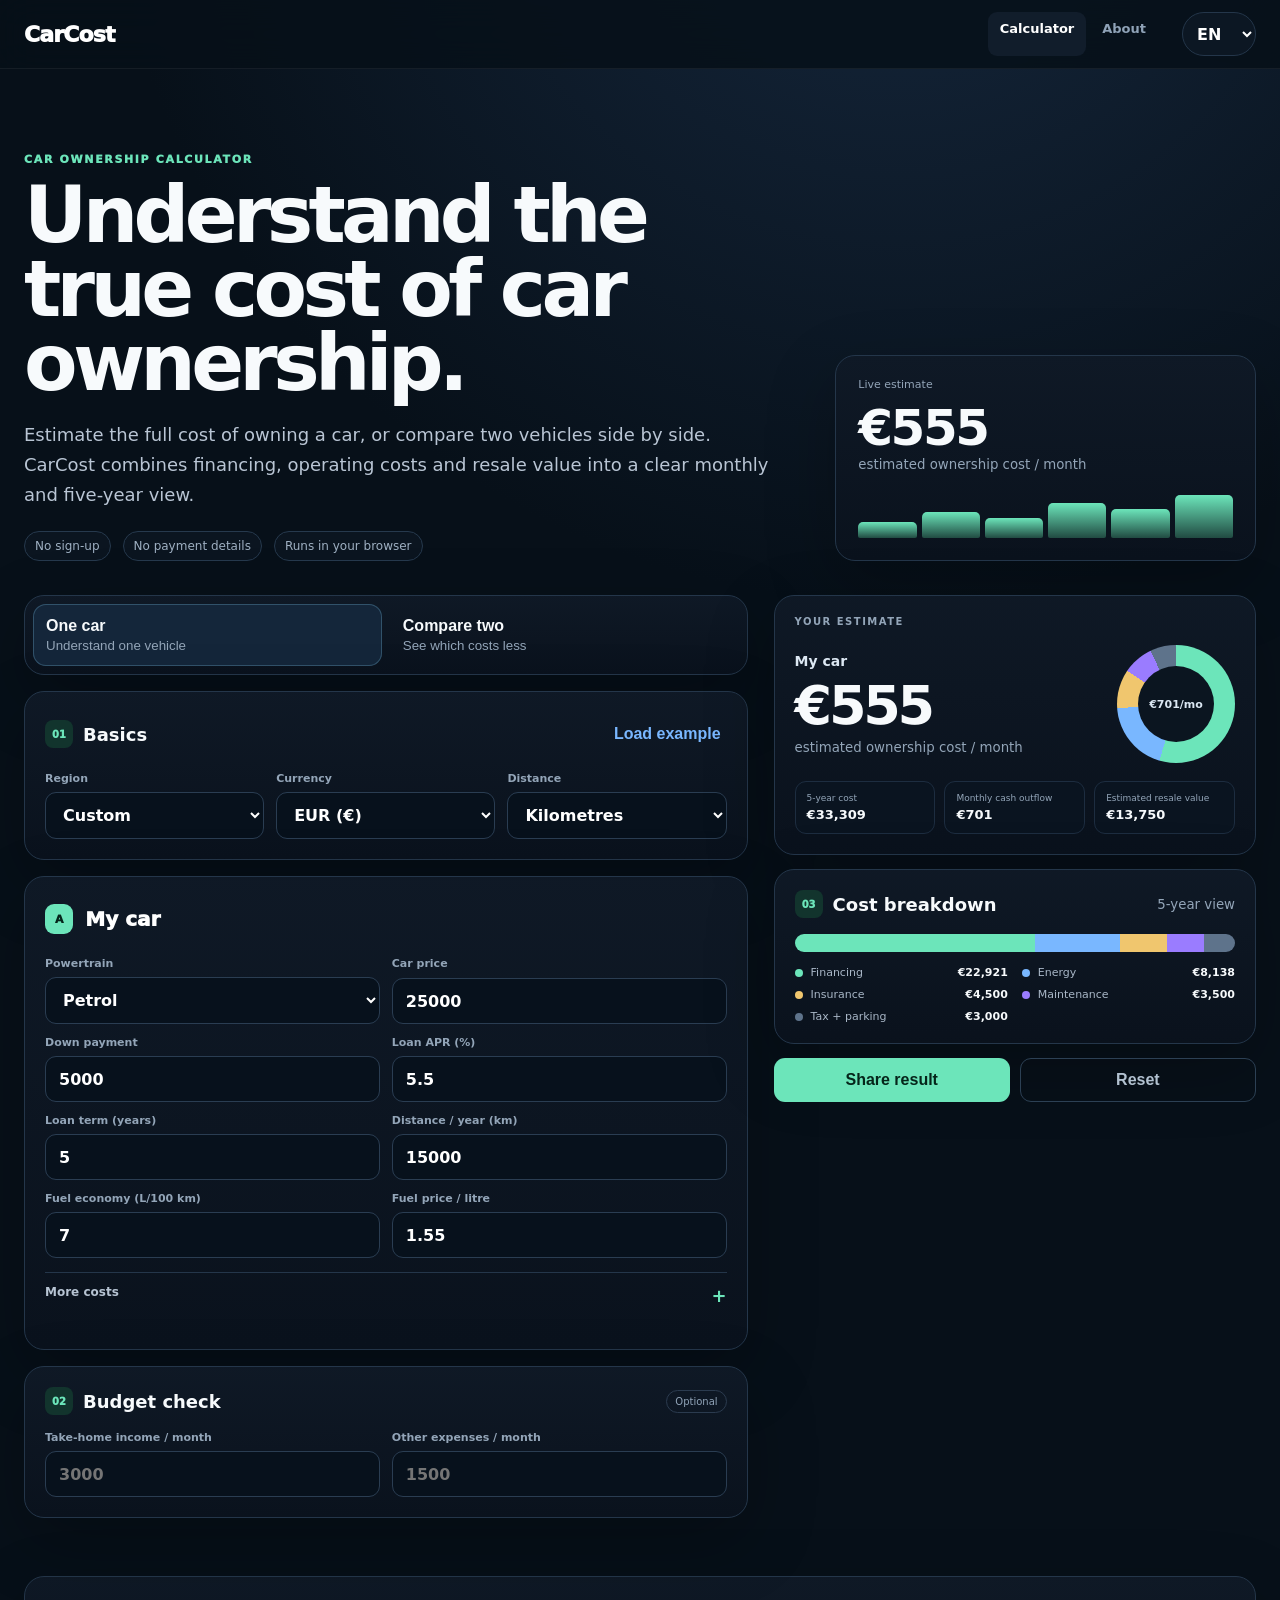
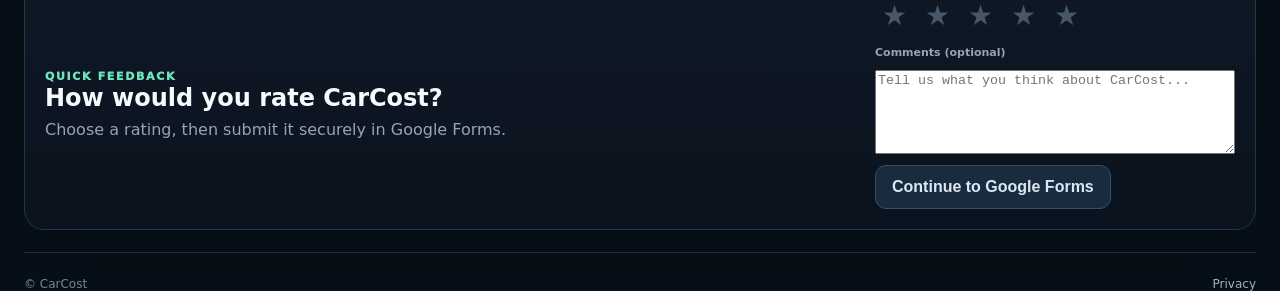
==== commit 9afb334f: "Add optional comments to CarCost ratings" ====
--- a/index.html
+++ b/index.html
@@ -219,7 +219,19 @@
           <button type="button" class="star" data-rating="4" aria-label="4 stars">★</button>
           <button type="button" class="star" data-rating="5" aria-label="5 stars">★</button>
         </div>
-        
+<label for="ratingComment" data-i18n="commentsLabel">Comments (optional)</label>
+
+<textarea
+
+  id="ratingComment"
+
+  rows="3"
+
+  maxlength="1000"
+
+  placeholder="Tell us what you think about CarCost..."
+
+></textarea>
         <div class="rating-actions">
           <button type="submit" class="btn secondary" data-i18n="sendRating">Continue to rating</button>
           <span class="form-status" id="ratingStatus" aria-live="polite"></span>
@@ -241,4 +253,4 @@
 
 <script src="app-v5-6.js"></script>
 </body>
-</html>+</html>
